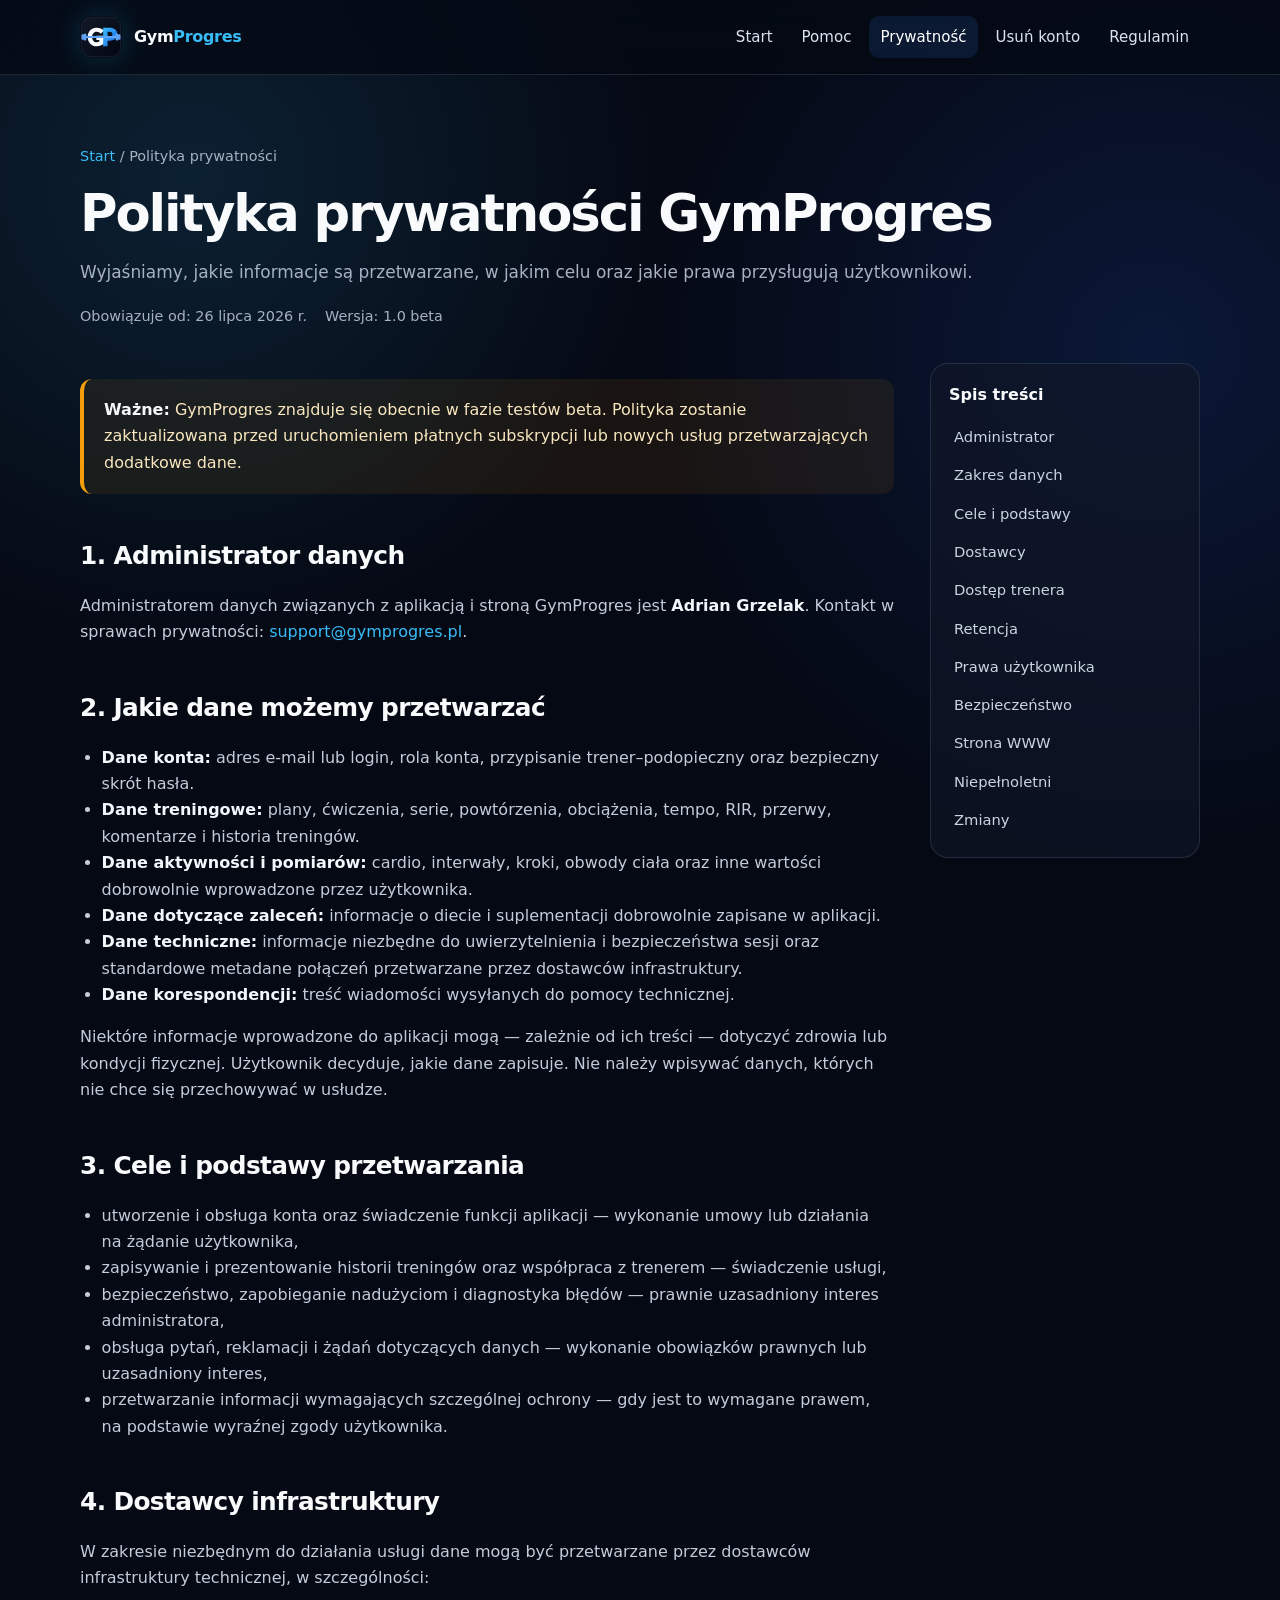
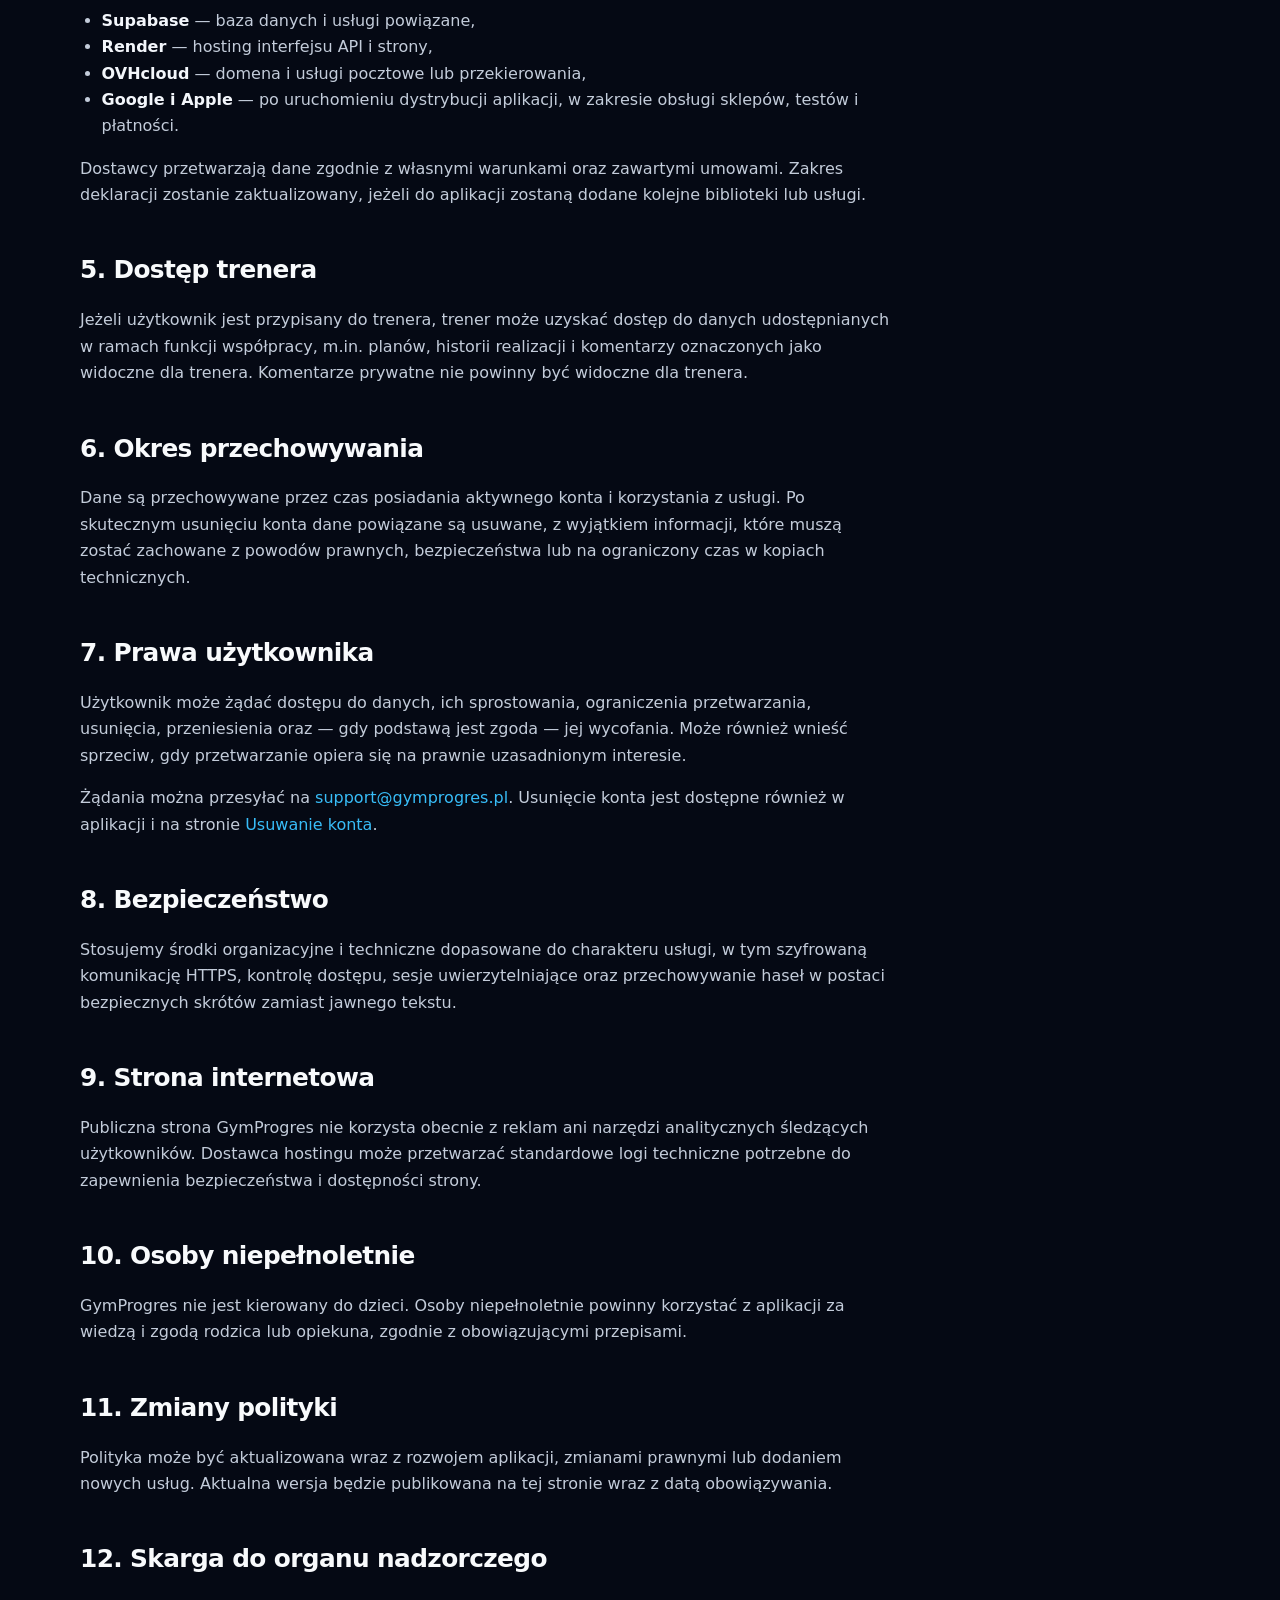
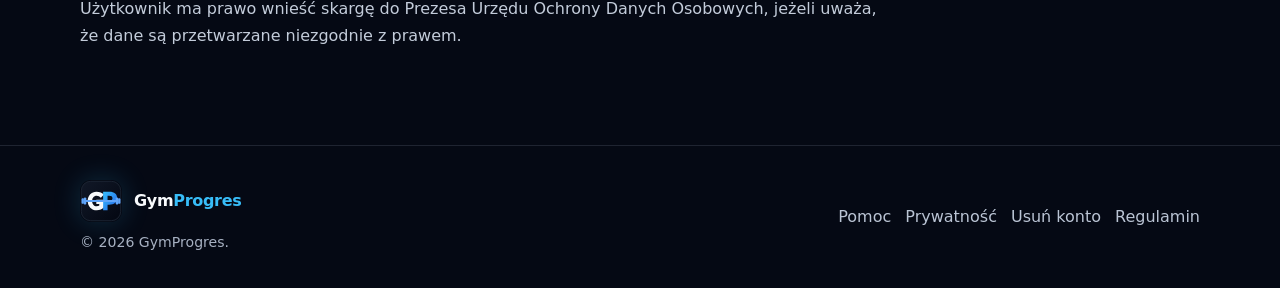
==== public/polityka-prywatnosci.html @ 9235d58a "Pierwsza wersja strony GymProgres" ====
<!doctype html>
<html lang="pl">
<head>
  <meta charset="utf-8"><meta name="viewport" content="width=device-width, initial-scale=1">
  <title>Polityka prywatności — GymProgres</title>
  <meta name="description" content="Polityka prywatności aplikacji i strony GymProgres.">
  <meta name="theme-color" content="#050914"><link rel="icon" href="assets/logo.svg" type="image/svg+xml">
  <link rel="canonical" href="https://gymprogres.pl/polityka-prywatnosci.html"><link rel="stylesheet" href="styles.css">
</head>
<body>
<a class="skip-link" href="#main">Przejdź do treści</a>
<header class="site-header"><nav class="nav container" aria-label="Główna nawigacja"><a class="brand" href="index.html"><img src="assets/logo.svg" alt=""><span>Gym<span>Progres</span></span></a><button class="menu-button" type="button" aria-expanded="false" aria-controls="nav-links">Menu</button><div class="nav-links" id="nav-links"><a href="index.html">Start</a><a href="pomoc.html">Pomoc</a><a aria-current="page" href="polityka-prywatnosci.html">Prywatność</a><a href="usun-konto.html">Usuń konto</a><a href="regulamin.html">Regulamin</a></div></nav></header>
<main id="main">
  <section class="page-hero"><div class="container"><div class="breadcrumbs"><a href="index.html">Start</a> / Polityka prywatności</div><h1>Polityka prywatności GymProgres</h1><p>Wyjaśniamy, jakie informacje są przetwarzane, w jakim celu oraz jakie prawa przysługują użytkownikowi.</p><div class="metadata"><span>Obowiązuje od: 26 lipca 2026 r.</span><span>Wersja: 1.0 beta</span></div></div></section>
  <div class="container content-layout">
    <article class="prose">
      <p class="warning"><strong>Ważne:</strong> GymProgres znajduje się obecnie w fazie testów beta. Polityka zostanie zaktualizowana przed uruchomieniem płatnych subskrypcji lub nowych usług przetwarzających dodatkowe dane.</p>
      <h2 id="administrator">1. Administrator danych</h2>
      <p>Administratorem danych związanych z aplikacją i stroną GymProgres jest <strong>Adrian Grzelak</strong>. Kontakt w sprawach prywatności: <a href="mailto:support@gymprogres.pl">support@gymprogres.pl</a>.</p>
      <h2 id="zakres">2. Jakie dane możemy przetwarzać</h2>
      <ul><li><strong>Dane konta:</strong> adres e-mail lub login, rola konta, przypisanie trener–podopieczny oraz bezpieczny skrót hasła.</li><li><strong>Dane treningowe:</strong> plany, ćwiczenia, serie, powtórzenia, obciążenia, tempo, RIR, przerwy, komentarze i historia treningów.</li><li><strong>Dane aktywności i pomiarów:</strong> cardio, interwały, kroki, obwody ciała oraz inne wartości dobrowolnie wprowadzone przez użytkownika.</li><li><strong>Dane dotyczące zaleceń:</strong> informacje o diecie i suplementacji dobrowolnie zapisane w aplikacji.</li><li><strong>Dane techniczne:</strong> informacje niezbędne do uwierzytelnienia i bezpieczeństwa sesji oraz standardowe metadane połączeń przetwarzane przez dostawców infrastruktury.</li><li><strong>Dane korespondencji:</strong> treść wiadomości wysyłanych do pomocy technicznej.</li></ul>
      <p>Niektóre informacje wprowadzone do aplikacji mogą — zależnie od ich treści — dotyczyć zdrowia lub kondycji fizycznej. Użytkownik decyduje, jakie dane zapisuje. Nie należy wpisywać danych, których nie chce się przechowywać w usłudze.</p>
      <h2 id="cele">3. Cele i podstawy przetwarzania</h2>
      <ul><li>utworzenie i obsługa konta oraz świadczenie funkcji aplikacji — wykonanie umowy lub działania na żądanie użytkownika,</li><li>zapisywanie i prezentowanie historii treningów oraz współpraca z trenerem — świadczenie usługi,</li><li>bezpieczeństwo, zapobieganie nadużyciom i diagnostyka błędów — prawnie uzasadniony interes administratora,</li><li>obsługa pytań, reklamacji i żądań dotyczących danych — wykonanie obowiązków prawnych lub uzasadniony interes,</li><li>przetwarzanie informacji wymagających szczególnej ochrony — gdy jest to wymagane prawem, na podstawie wyraźnej zgody użytkownika.</li></ul>
      <h2 id="odbiorcy">4. Dostawcy infrastruktury</h2>
      <p>W zakresie niezbędnym do działania usługi dane mogą być przetwarzane przez dostawców infrastruktury technicznej, w szczególności:</p>
      <ul><li><strong>Supabase</strong> — baza danych i usługi powiązane,</li><li><strong>Render</strong> — hosting interfejsu API i strony,</li><li><strong>OVHcloud</strong> — domena i usługi pocztowe lub przekierowania,</li><li><strong>Google i Apple</strong> — po uruchomieniu dystrybucji aplikacji, w zakresie obsługi sklepów, testów i płatności.</li></ul>
      <p>Dostawcy przetwarzają dane zgodnie z własnymi warunkami oraz zawartymi umowami. Zakres deklaracji zostanie zaktualizowany, jeżeli do aplikacji zostaną dodane kolejne biblioteki lub usługi.</p>
      <h2 id="trener">5. Dostęp trenera</h2>
      <p>Jeżeli użytkownik jest przypisany do trenera, trener może uzyskać dostęp do danych udostępnianych w ramach funkcji współpracy, m.in. planów, historii realizacji i komentarzy oznaczonych jako widoczne dla trenera. Komentarze prywatne nie powinny być widoczne dla trenera.</p>
      <h2 id="retencja">6. Okres przechowywania</h2>
      <p>Dane są przechowywane przez czas posiadania aktywnego konta i korzystania z usługi. Po skutecznym usunięciu konta dane powiązane są usuwane, z wyjątkiem informacji, które muszą zostać zachowane z powodów prawnych, bezpieczeństwa lub na ograniczony czas w kopiach technicznych.</p>
      <h2 id="prawa">7. Prawa użytkownika</h2>
      <p>Użytkownik może żądać dostępu do danych, ich sprostowania, ograniczenia przetwarzania, usunięcia, przeniesienia oraz — gdy podstawą jest zgoda — jej wycofania. Może również wnieść sprzeciw, gdy przetwarzanie opiera się na prawnie uzasadnionym interesie.</p>
      <p>Żądania można przesyłać na <a href="mailto:support@gymprogres.pl?subject=Prywatno%C5%9B%C4%87%20GymProgres">support@gymprogres.pl</a>. Usunięcie konta jest dostępne również w aplikacji i na stronie <a href="usun-konto.html">Usuwanie konta</a>.</p>
      <h2 id="bezpieczenstwo">8. Bezpieczeństwo</h2>
      <p>Stosujemy środki organizacyjne i techniczne dopasowane do charakteru usługi, w tym szyfrowaną komunikację HTTPS, kontrolę dostępu, sesje uwierzytelniające oraz przechowywanie haseł w postaci bezpiecznych skrótów zamiast jawnego tekstu.</p>
      <h2 id="strona">9. Strona internetowa</h2>
      <p>Publiczna strona GymProgres nie korzysta obecnie z reklam ani narzędzi analitycznych śledzących użytkowników. Dostawca hostingu może przetwarzać standardowe logi techniczne potrzebne do zapewnienia bezpieczeństwa i dostępności strony.</p>
      <h2 id="dzieci">10. Osoby niepełnoletnie</h2>
      <p>GymProgres nie jest kierowany do dzieci. Osoby niepełnoletnie powinny korzystać z aplikacji za wiedzą i zgodą rodzica lub opiekuna, zgodnie z obowiązującymi przepisami.</p>
      <h2 id="zmiany">11. Zmiany polityki</h2>
      <p>Polityka może być aktualizowana wraz z rozwojem aplikacji, zmianami prawnymi lub dodaniem nowych usług. Aktualna wersja będzie publikowana na tej stronie wraz z datą obowiązywania.</p>
      <h2 id="skarga">12. Skarga do organu nadzorczego</h2>
      <p>Użytkownik ma prawo wnieść skargę do Prezesa Urzędu Ochrony Danych Osobowych, jeżeli uważa, że dane są przetwarzane niezgodnie z prawem.</p>
    </article>
    <aside class="sidebar" aria-label="Spis treści"><strong>Spis treści</strong><a href="#administrator">Administrator</a><a href="#zakres">Zakres danych</a><a href="#cele">Cele i podstawy</a><a href="#odbiorcy">Dostawcy</a><a href="#trener">Dostęp trenera</a><a href="#retencja">Retencja</a><a href="#prawa">Prawa użytkownika</a><a href="#bezpieczenstwo">Bezpieczeństwo</a><a href="#strona">Strona WWW</a><a href="#dzieci">Niepełnoletni</a><a href="#zmiany">Zmiany</a></aside>
  </div>
</main>
<footer class="site-footer"><div class="container footer-grid"><div><a class="brand" href="index.html"><img src="assets/logo.svg" alt=""><span>Gym<span>Progres</span></span></a><div class="small">© <span data-year></span> GymProgres.</div></div><div class="footer-links"><a href="pomoc.html">Pomoc</a><a href="polityka-prywatnosci.html">Prywatność</a><a href="usun-konto.html">Usuń konto</a><a href="regulamin.html">Regulamin</a></div></div></footer>
<script src="script.js" defer></script>
</body></html>
---- public/styles.css ----
:root {
  color-scheme: dark;
  --bg: #050914;
  --bg-soft: #0b1220;
  --surface: rgba(17, 24, 39, .78);
  --surface-strong: #111827;
  --text: #f8fafc;
  --muted: #a7b1c2;
  --line: rgba(148, 163, 184, .18);
  --blue: #3b82f6;
  --cyan: #38bdf8;
  --green: #22c55e;
  --danger: #ef4444;
  --radius: 22px;
  --shadow: 0 22px 70px rgba(0, 0, 0, .36);
  font-family: Inter, ui-sans-serif, system-ui, -apple-system, BlinkMacSystemFont, "Segoe UI", sans-serif;
}

* { box-sizing: border-box; }
html { scroll-behavior: smooth; }
body {
  margin: 0;
  min-height: 100vh;
  background:
    radial-gradient(circle at 15% 5%, rgba(56, 189, 248, .13), transparent 30rem),
    radial-gradient(circle at 90% 10%, rgba(37, 99, 235, .16), transparent 32rem),
    var(--bg);
  color: var(--text);
  line-height: 1.65;
}
a { color: var(--cyan); text-decoration: none; }
a:hover { text-decoration: underline; }
img { max-width: 100%; }
.container { width: min(1120px, calc(100% - 36px)); margin-inline: auto; }

.skip-link { position: fixed; left: 12px; top: -60px; z-index: 100; background: white; color: #111; padding: 10px 14px; border-radius: 10px; }
.skip-link:focus { top: 12px; }

.site-header {
  position: sticky; top: 0; z-index: 20;
  backdrop-filter: blur(18px);
  background: rgba(5, 9, 20, .78);
  border-bottom: 1px solid var(--line);
}
.nav { min-height: 74px; display: flex; align-items: center; justify-content: space-between; gap: 20px; }
.brand { display: inline-flex; align-items: center; gap: 12px; color: var(--text); font-weight: 800; letter-spacing: -.02em; }
.brand:hover { text-decoration: none; }
.brand img { width: 42px; height: 42px; border-radius: 11px; box-shadow: 0 0 28px rgba(56, 189, 248, .2); }
.brand span span { color: var(--cyan); }
.nav-links { display: flex; flex-wrap: wrap; align-items: center; justify-content: flex-end; gap: 7px; }
.nav-links a { color: #dbe4f1; padding: 9px 11px; border-radius: 10px; font-size: .94rem; }
.nav-links a:hover, .nav-links a[aria-current="page"] { background: rgba(59, 130, 246, .13); text-decoration: none; color: white; }
.menu-button { display: none; border: 1px solid var(--line); background: var(--surface); color: white; border-radius: 12px; padding: 10px 12px; font: inherit; }

.hero { padding: 92px 0 66px; }
.hero-grid { display: grid; grid-template-columns: 1.2fr .8fr; align-items: center; gap: 56px; }
.eyebrow { display: inline-flex; align-items: center; gap: 8px; margin-bottom: 18px; color: #c8e9ff; font-weight: 700; font-size: .9rem; letter-spacing: .08em; text-transform: uppercase; }
.dot { width: 9px; height: 9px; border-radius: 50%; background: var(--green); box-shadow: 0 0 16px rgba(34, 197, 94, .8); }
h1 { font-size: clamp(2.55rem, 6vw, 5rem); line-height: 1.02; letter-spacing: -.055em; margin: 0 0 22px; }
.gradient-text { background: linear-gradient(90deg, #f8fafc 5%, #7dd3fc 55%, #3b82f6 100%); color: transparent; background-clip: text; -webkit-background-clip: text; }
.lead { max-width: 720px; color: #bac4d4; font-size: clamp(1.08rem, 2vw, 1.28rem); }
.actions { display: flex; flex-wrap: wrap; gap: 12px; margin-top: 30px; }
.button { display: inline-flex; align-items: center; justify-content: center; gap: 8px; padding: 13px 18px; min-height: 48px; border-radius: 13px; font-weight: 750; border: 1px solid transparent; transition: .2s ease; }
.button:hover { transform: translateY(-1px); text-decoration: none; }
.button-primary { color: white; background: linear-gradient(135deg, var(--cyan), var(--blue)); box-shadow: 0 14px 36px rgba(37, 99, 235, .28); }
.button-secondary { color: #e6edf8; background: rgba(17, 24, 39, .8); border-color: var(--line); }
.button-danger { color: white; background: linear-gradient(135deg, #ef4444, #b91c1c); }
.hero-card { position: relative; padding: 34px; border: 1px solid var(--line); border-radius: 34px; background: linear-gradient(145deg, rgba(17, 24, 39, .92), rgba(7, 13, 25, .78)); box-shadow: var(--shadow); overflow: hidden; }
.hero-card::before { content: ""; position: absolute; inset: -40% 10% 50% -10%; background: radial-gradient(circle, rgba(56, 189, 248, .28), transparent 60%); }
.hero-logo { display: block; width: min(280px, 80%); margin: 0 auto 25px; position: relative; filter: drop-shadow(0 22px 35px rgba(0,0,0,.35)); }
.mini-stats { display: grid; grid-template-columns: repeat(3, 1fr); gap: 10px; position: relative; }
.mini-stat { padding: 13px 10px; text-align: center; border-radius: 15px; background: rgba(255,255,255,.035); border: 1px solid var(--line); }
.mini-stat strong { display: block; font-size: 1.15rem; }
.mini-stat span { color: var(--muted); font-size: .76rem; }

.section { padding: 74px 0; }
.section-tight { padding: 44px 0; }
.section-head { max-width: 760px; margin-bottom: 32px; }
.section h2, .page-hero h1 { font-size: clamp(2rem, 4vw, 3.3rem); line-height: 1.12; letter-spacing: -.04em; margin: 0 0 14px; }
.section-head p, .page-hero p { color: var(--muted); font-size: 1.06rem; }
.grid-3 { display: grid; grid-template-columns: repeat(3, 1fr); gap: 18px; }
.card { padding: 25px; border: 1px solid var(--line); border-radius: var(--radius); background: var(--surface); box-shadow: 0 16px 42px rgba(0,0,0,.15); }
.card h3 { margin: 12px 0 8px; font-size: 1.12rem; }
.card p { margin: 0; color: var(--muted); }
.icon { width: 44px; height: 44px; display: grid; place-items: center; border-radius: 14px; color: #dff6ff; background: linear-gradient(135deg, rgba(56,189,248,.22), rgba(37,99,235,.22)); border: 1px solid rgba(56,189,248,.22); font-size: 1.25rem; }
.banner { display: grid; grid-template-columns: 1fr auto; align-items: center; gap: 24px; padding: 30px; border-radius: 26px; border: 1px solid rgba(56,189,248,.24); background: linear-gradient(110deg, rgba(14,165,233,.12), rgba(37,99,235,.13)); }
.banner h2 { margin: 0 0 8px; font-size: clamp(1.55rem, 3vw, 2.25rem); }
.banner p { margin: 0; color: var(--muted); }

.page-hero { padding: 70px 0 34px; }
.breadcrumbs { color: var(--muted); font-size: .9rem; margin-bottom: 16px; }
.content-layout { display: grid; grid-template-columns: minmax(0, 1fr) 270px; gap: 36px; align-items: start; padding-bottom: 80px; }
.prose { min-width: 0; }
.prose h2 { margin: 42px 0 12px; font-size: 1.55rem; letter-spacing: -.025em; }
.prose h3 { margin: 26px 0 10px; font-size: 1.18rem; }
.prose p, .prose li { color: #c3ccda; }
.prose ul, .prose ol { padding-left: 1.35rem; }
.prose strong { color: #f3f6fb; }
.prose .note { padding: 18px 20px; border-left: 4px solid var(--cyan); border-radius: 12px; background: rgba(56,189,248,.08); color: #d7effd; }
.prose .warning { padding: 18px 20px; border-left: 4px solid #f59e0b; border-radius: 12px; background: rgba(245,158,11,.08); color: #f8e6be; }
.prose .danger-box { padding: 22px; border: 1px solid rgba(239,68,68,.35); border-radius: 18px; background: rgba(127,29,29,.18); }
.sidebar { position: sticky; top: 98px; padding: 18px; border: 1px solid var(--line); border-radius: 18px; background: rgba(17,24,39,.62); }
.sidebar strong { display: block; margin-bottom: 10px; }
.sidebar a { display: block; color: #cbd5e1; padding: 7px 5px; font-size: .92rem; }
.metadata { display: flex; flex-wrap: wrap; gap: 8px 18px; color: var(--muted); font-size: .9rem; margin-top: 18px; }
.faq { display: grid; gap: 12px; }
details { border: 1px solid var(--line); border-radius: 16px; background: var(--surface); padding: 18px 20px; }
summary { cursor: pointer; font-weight: 750; }
details p { color: var(--muted); }
.contact-card { display: grid; grid-template-columns: 1fr auto; gap: 20px; align-items: center; padding: 26px; border-radius: 22px; border: 1px solid var(--line); background: var(--surface); }
code { color: #bae6fd; background: rgba(56,189,248,.08); padding: .12em .35em; border-radius: 6px; }

.site-footer { border-top: 1px solid var(--line); padding: 34px 0; color: var(--muted); }
.footer-grid { display: grid; grid-template-columns: 1fr auto; gap: 24px; align-items: center; }
.footer-links { display: flex; flex-wrap: wrap; justify-content: flex-end; gap: 14px; }
.footer-links a { color: #bac4d4; }
.small { font-size: .88rem; }

@media (max-width: 900px) {
  .hero-grid, .content-layout { grid-template-columns: 1fr; }
  .hero { padding-top: 64px; }
  .hero-card { max-width: 560px; }
  .grid-3 { grid-template-columns: repeat(2, 1fr); }
  .sidebar { position: static; order: -1; }
}
@media (max-width: 720px) {
  .menu-button { display: inline-flex; }
  .nav-links { display: none; position: absolute; top: 74px; left: 18px; right: 18px; padding: 12px; border: 1px solid var(--line); border-radius: 16px; background: #0a1020; box-shadow: var(--shadow); }
  .nav-links.open { display: grid; }
  .nav-links a { padding: 12px; }
  .grid-3, .banner, .contact-card, .footer-grid { grid-template-columns: 1fr; }
  .footer-links { justify-content: flex-start; }
  h1 { font-size: clamp(2.5rem, 14vw, 4.1rem); }
}
@media (max-width: 450px) {
  .container { width: min(100% - 24px, 1120px); }
  .hero-card, .card, .banner { border-radius: 19px; }
  .mini-stats { grid-template-columns: 1fr; }
}
@media (prefers-reduced-motion: reduce) {
  * { scroll-behavior: auto !important; transition: none !important; }
}
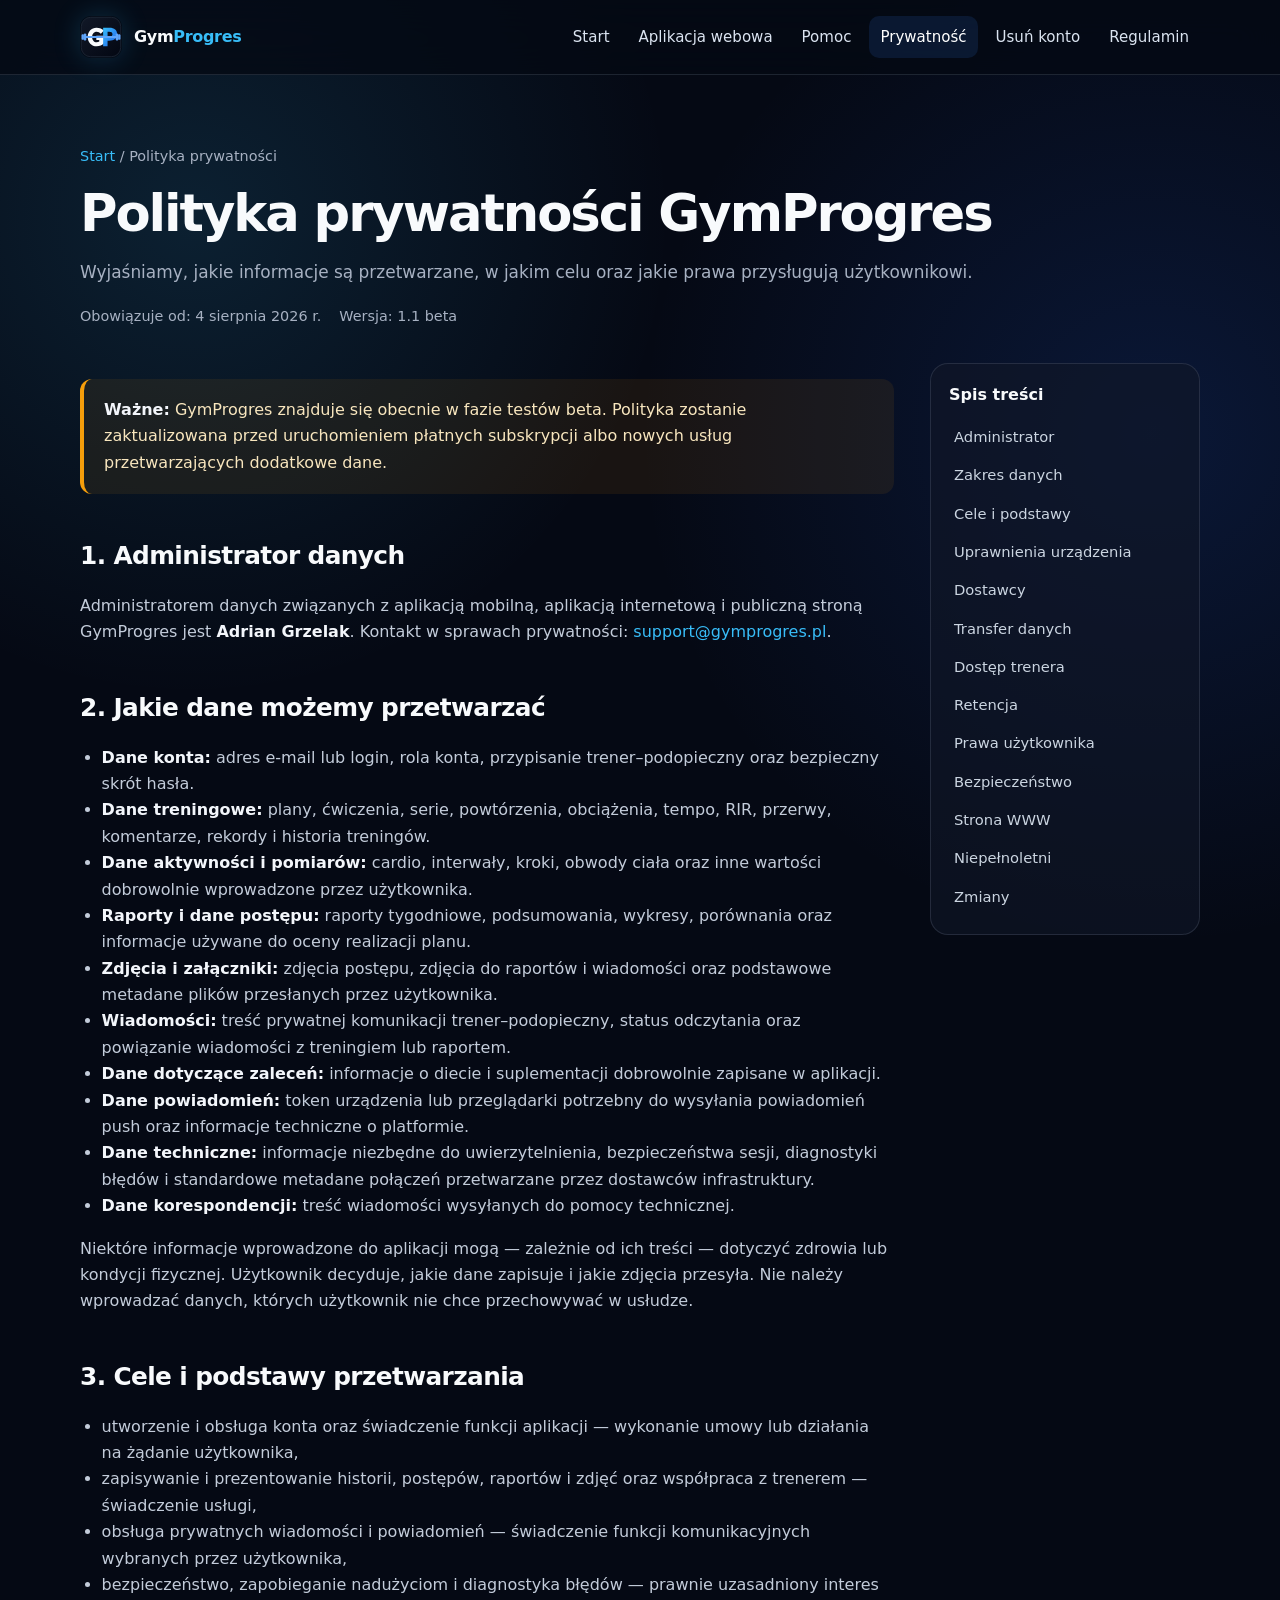
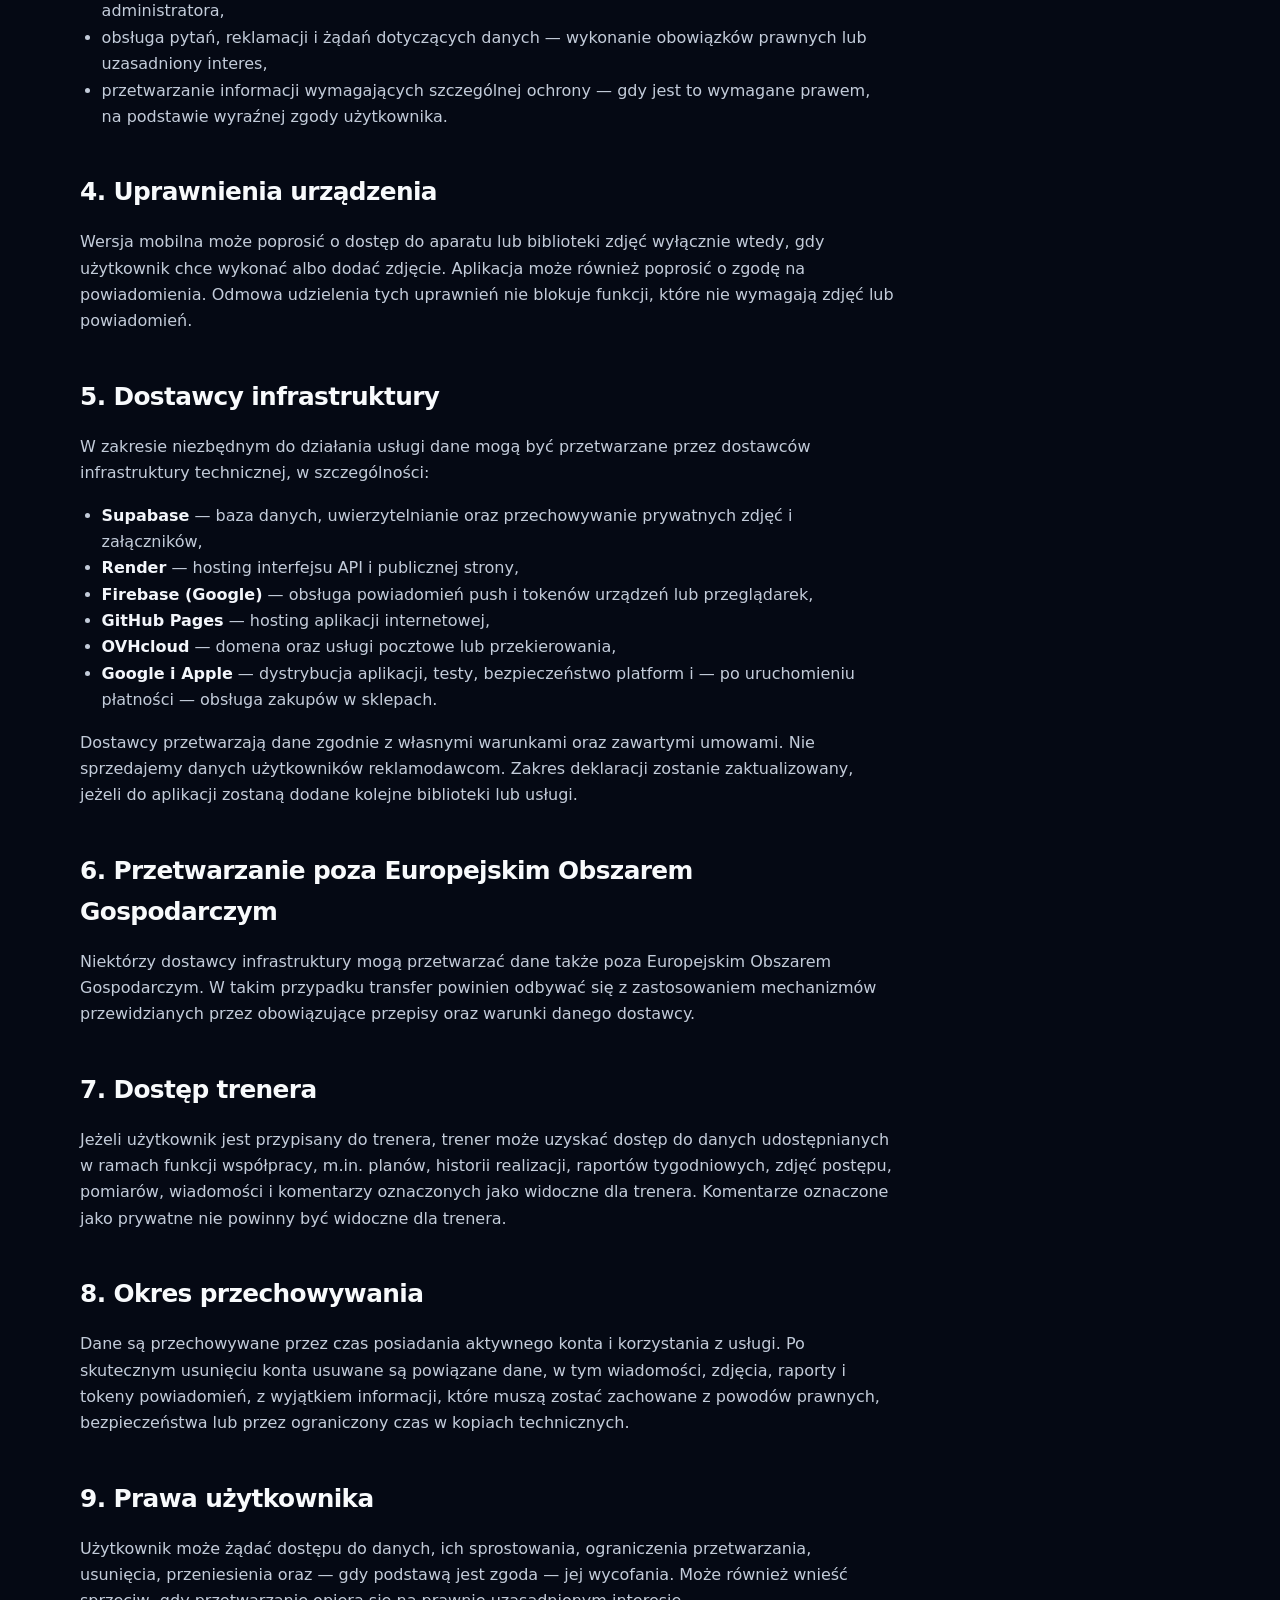
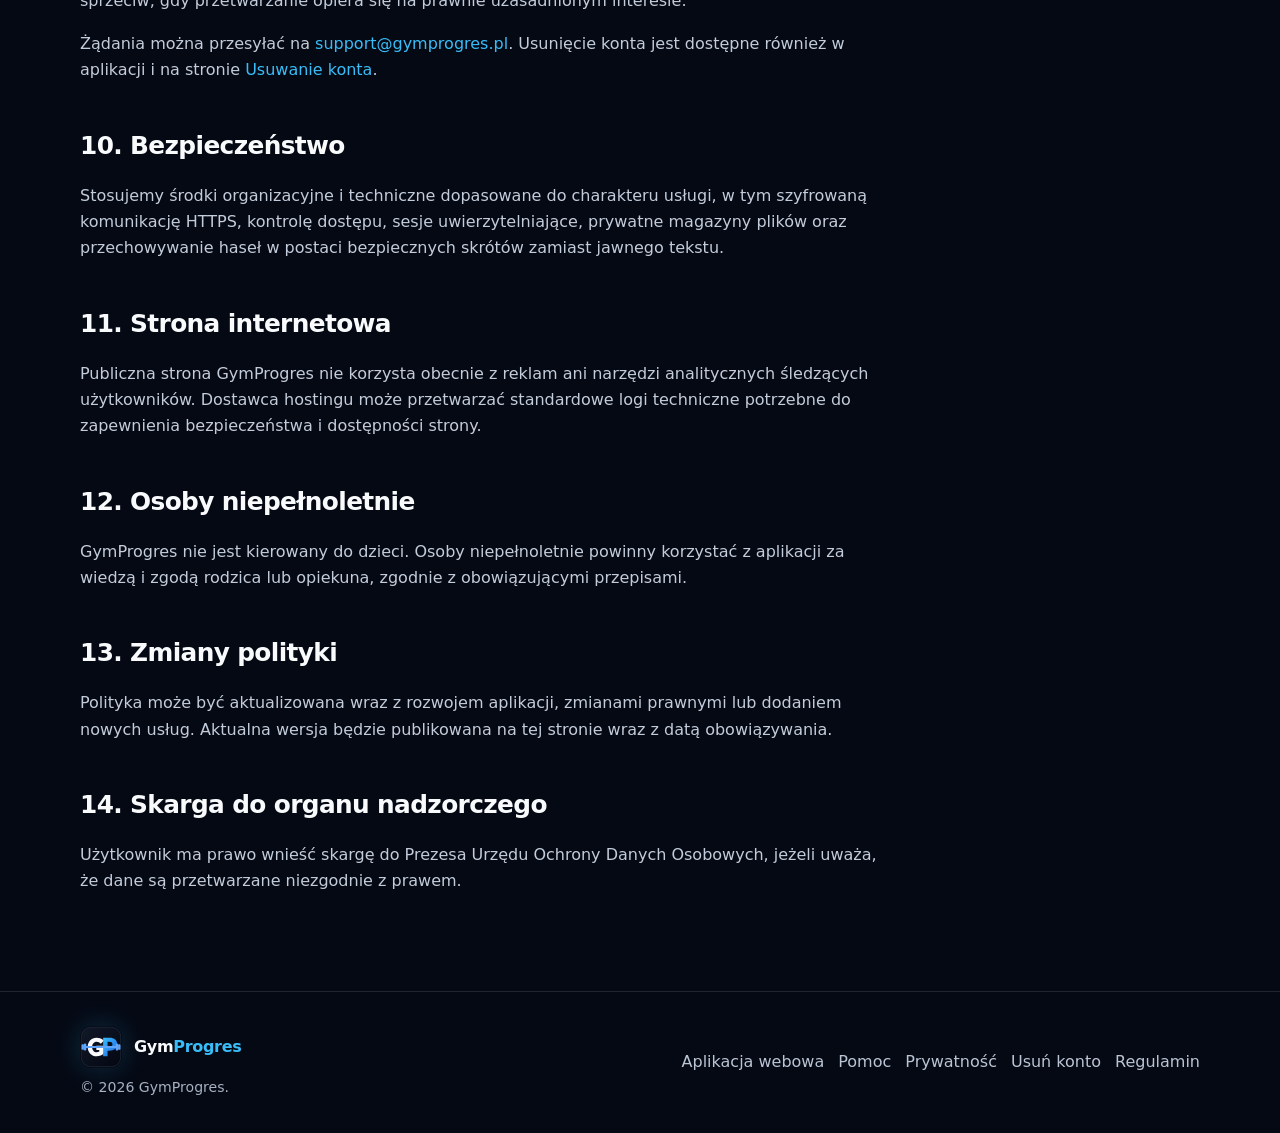
==== commit e9bf281e: "v2" ====
--- a/public/polityka-prywatnosci.html
+++ b/public/polityka-prywatnosci.html
@@ -3,50 +3,93 @@
 <head>
   <meta charset="utf-8"><meta name="viewport" content="width=device-width, initial-scale=1">
   <title>Polityka prywatności — GymProgres</title>
-  <meta name="description" content="Polityka prywatności aplikacji i strony GymProgres.">
+  <meta name="description" content="Polityka prywatności aplikacji mobilnej, aplikacji internetowej i strony GymProgres.">
   <meta name="theme-color" content="#050914"><link rel="icon" href="assets/logo.svg" type="image/svg+xml">
   <link rel="canonical" href="https://gymprogres.pl/polityka-prywatnosci.html"><link rel="stylesheet" href="styles.css">
 </head>
 <body>
 <a class="skip-link" href="#main">Przejdź do treści</a>
-<header class="site-header"><nav class="nav container" aria-label="Główna nawigacja"><a class="brand" href="index.html"><img src="assets/logo.svg" alt=""><span>Gym<span>Progres</span></span></a><button class="menu-button" type="button" aria-expanded="false" aria-controls="nav-links">Menu</button><div class="nav-links" id="nav-links"><a href="index.html">Start</a><a href="pomoc.html">Pomoc</a><a aria-current="page" href="polityka-prywatnosci.html">Prywatność</a><a href="usun-konto.html">Usuń konto</a><a href="regulamin.html">Regulamin</a></div></nav></header>
+<header class="site-header"><nav class="nav container" aria-label="Główna nawigacja"><a class="brand" href="index.html"><img src="assets/logo.svg" alt=""><span>Gym<span>Progres</span></span></a><button class="menu-button" type="button" aria-expanded="false" aria-controls="nav-links">Menu</button><div class="nav-links" id="nav-links"><a href="index.html">Start</a><a href="https://app.gymprogres.pl" target="_blank" rel="noopener">Aplikacja webowa</a><a href="pomoc.html">Pomoc</a><a aria-current="page" href="polityka-prywatnosci.html">Prywatność</a><a href="usun-konto.html">Usuń konto</a><a href="regulamin.html">Regulamin</a></div></nav></header>
 <main id="main">
-  <section class="page-hero"><div class="container"><div class="breadcrumbs"><a href="index.html">Start</a> / Polityka prywatności</div><h1>Polityka prywatności GymProgres</h1><p>Wyjaśniamy, jakie informacje są przetwarzane, w jakim celu oraz jakie prawa przysługują użytkownikowi.</p><div class="metadata"><span>Obowiązuje od: 26 lipca 2026 r.</span><span>Wersja: 1.0 beta</span></div></div></section>
+  <section class="page-hero"><div class="container"><div class="breadcrumbs"><a href="index.html">Start</a> / Polityka prywatności</div><h1>Polityka prywatności GymProgres</h1><p>Wyjaśniamy, jakie informacje są przetwarzane, w jakim celu oraz jakie prawa przysługują użytkownikowi.</p><div class="metadata"><span>Obowiązuje od: 4 sierpnia 2026 r.</span><span>Wersja: 1.1 beta</span></div></div></section>
   <div class="container content-layout">
     <article class="prose">
-      <p class="warning"><strong>Ważne:</strong> GymProgres znajduje się obecnie w fazie testów beta. Polityka zostanie zaktualizowana przed uruchomieniem płatnych subskrypcji lub nowych usług przetwarzających dodatkowe dane.</p>
+      <p class="warning"><strong>Ważne:</strong> GymProgres znajduje się obecnie w fazie testów beta. Polityka zostanie zaktualizowana przed uruchomieniem płatnych subskrypcji albo nowych usług przetwarzających dodatkowe dane.</p>
+
       <h2 id="administrator">1. Administrator danych</h2>
-      <p>Administratorem danych związanych z aplikacją i stroną GymProgres jest <strong>Adrian Grzelak</strong>. Kontakt w sprawach prywatności: <a href="mailto:support@gymprogres.pl">support@gymprogres.pl</a>.</p>
+      <p>Administratorem danych związanych z aplikacją mobilną, aplikacją internetową i publiczną stroną GymProgres jest <strong>Adrian Grzelak</strong>. Kontakt w sprawach prywatności: <a href="mailto:support@gymprogres.pl">support@gymprogres.pl</a>.</p>
+
       <h2 id="zakres">2. Jakie dane możemy przetwarzać</h2>
-      <ul><li><strong>Dane konta:</strong> adres e-mail lub login, rola konta, przypisanie trener–podopieczny oraz bezpieczny skrót hasła.</li><li><strong>Dane treningowe:</strong> plany, ćwiczenia, serie, powtórzenia, obciążenia, tempo, RIR, przerwy, komentarze i historia treningów.</li><li><strong>Dane aktywności i pomiarów:</strong> cardio, interwały, kroki, obwody ciała oraz inne wartości dobrowolnie wprowadzone przez użytkownika.</li><li><strong>Dane dotyczące zaleceń:</strong> informacje o diecie i suplementacji dobrowolnie zapisane w aplikacji.</li><li><strong>Dane techniczne:</strong> informacje niezbędne do uwierzytelnienia i bezpieczeństwa sesji oraz standardowe metadane połączeń przetwarzane przez dostawców infrastruktury.</li><li><strong>Dane korespondencji:</strong> treść wiadomości wysyłanych do pomocy technicznej.</li></ul>
-      <p>Niektóre informacje wprowadzone do aplikacji mogą — zależnie od ich treści — dotyczyć zdrowia lub kondycji fizycznej. Użytkownik decyduje, jakie dane zapisuje. Nie należy wpisywać danych, których nie chce się przechowywać w usłudze.</p>
+      <ul>
+        <li><strong>Dane konta:</strong> adres e-mail lub login, rola konta, przypisanie trener–podopieczny oraz bezpieczny skrót hasła.</li>
+        <li><strong>Dane treningowe:</strong> plany, ćwiczenia, serie, powtórzenia, obciążenia, tempo, RIR, przerwy, komentarze, rekordy i historia treningów.</li>
+        <li><strong>Dane aktywności i pomiarów:</strong> cardio, interwały, kroki, obwody ciała oraz inne wartości dobrowolnie wprowadzone przez użytkownika.</li>
+        <li><strong>Raporty i dane postępu:</strong> raporty tygodniowe, podsumowania, wykresy, porównania oraz informacje używane do oceny realizacji planu.</li>
+        <li><strong>Zdjęcia i załączniki:</strong> zdjęcia postępu, zdjęcia do raportów i wiadomości oraz podstawowe metadane plików przesłanych przez użytkownika.</li>
+        <li><strong>Wiadomości:</strong> treść prywatnej komunikacji trener–podopieczny, status odczytania oraz powiązanie wiadomości z treningiem lub raportem.</li>
+        <li><strong>Dane dotyczące zaleceń:</strong> informacje o diecie i suplementacji dobrowolnie zapisane w aplikacji.</li>
+        <li><strong>Dane powiadomień:</strong> token urządzenia lub przeglądarki potrzebny do wysyłania powiadomień push oraz informacje techniczne o platformie.</li>
+        <li><strong>Dane techniczne:</strong> informacje niezbędne do uwierzytelnienia, bezpieczeństwa sesji, diagnostyki błędów i standardowe metadane połączeń przetwarzane przez dostawców infrastruktury.</li>
+        <li><strong>Dane korespondencji:</strong> treść wiadomości wysyłanych do pomocy technicznej.</li>
+      </ul>
+      <p>Niektóre informacje wprowadzone do aplikacji mogą — zależnie od ich treści — dotyczyć zdrowia lub kondycji fizycznej. Użytkownik decyduje, jakie dane zapisuje i jakie zdjęcia przesyła. Nie należy wprowadzać danych, których użytkownik nie chce przechowywać w usłudze.</p>
+
       <h2 id="cele">3. Cele i podstawy przetwarzania</h2>
-      <ul><li>utworzenie i obsługa konta oraz świadczenie funkcji aplikacji — wykonanie umowy lub działania na żądanie użytkownika,</li><li>zapisywanie i prezentowanie historii treningów oraz współpraca z trenerem — świadczenie usługi,</li><li>bezpieczeństwo, zapobieganie nadużyciom i diagnostyka błędów — prawnie uzasadniony interes administratora,</li><li>obsługa pytań, reklamacji i żądań dotyczących danych — wykonanie obowiązków prawnych lub uzasadniony interes,</li><li>przetwarzanie informacji wymagających szczególnej ochrony — gdy jest to wymagane prawem, na podstawie wyraźnej zgody użytkownika.</li></ul>
-      <h2 id="odbiorcy">4. Dostawcy infrastruktury</h2>
+      <ul>
+        <li>utworzenie i obsługa konta oraz świadczenie funkcji aplikacji — wykonanie umowy lub działania na żądanie użytkownika,</li>
+        <li>zapisywanie i prezentowanie historii, postępów, raportów i zdjęć oraz współpraca z trenerem — świadczenie usługi,</li>
+        <li>obsługa prywatnych wiadomości i powiadomień — świadczenie funkcji komunikacyjnych wybranych przez użytkownika,</li>
+        <li>bezpieczeństwo, zapobieganie nadużyciom i diagnostyka błędów — prawnie uzasadniony interes administratora,</li>
+        <li>obsługa pytań, reklamacji i żądań dotyczących danych — wykonanie obowiązków prawnych lub uzasadniony interes,</li>
+        <li>przetwarzanie informacji wymagających szczególnej ochrony — gdy jest to wymagane prawem, na podstawie wyraźnej zgody użytkownika.</li>
+      </ul>
+
+      <h2 id="uprawnienia">4. Uprawnienia urządzenia</h2>
+      <p>Wersja mobilna może poprosić o dostęp do aparatu lub biblioteki zdjęć wyłącznie wtedy, gdy użytkownik chce wykonać albo dodać zdjęcie. Aplikacja może również poprosić o zgodę na powiadomienia. Odmowa udzielenia tych uprawnień nie blokuje funkcji, które nie wymagają zdjęć lub powiadomień.</p>
+
+      <h2 id="odbiorcy">5. Dostawcy infrastruktury</h2>
       <p>W zakresie niezbędnym do działania usługi dane mogą być przetwarzane przez dostawców infrastruktury technicznej, w szczególności:</p>
-      <ul><li><strong>Supabase</strong> — baza danych i usługi powiązane,</li><li><strong>Render</strong> — hosting interfejsu API i strony,</li><li><strong>OVHcloud</strong> — domena i usługi pocztowe lub przekierowania,</li><li><strong>Google i Apple</strong> — po uruchomieniu dystrybucji aplikacji, w zakresie obsługi sklepów, testów i płatności.</li></ul>
-      <p>Dostawcy przetwarzają dane zgodnie z własnymi warunkami oraz zawartymi umowami. Zakres deklaracji zostanie zaktualizowany, jeżeli do aplikacji zostaną dodane kolejne biblioteki lub usługi.</p>
-      <h2 id="trener">5. Dostęp trenera</h2>
-      <p>Jeżeli użytkownik jest przypisany do trenera, trener może uzyskać dostęp do danych udostępnianych w ramach funkcji współpracy, m.in. planów, historii realizacji i komentarzy oznaczonych jako widoczne dla trenera. Komentarze prywatne nie powinny być widoczne dla trenera.</p>
-      <h2 id="retencja">6. Okres przechowywania</h2>
-      <p>Dane są przechowywane przez czas posiadania aktywnego konta i korzystania z usługi. Po skutecznym usunięciu konta dane powiązane są usuwane, z wyjątkiem informacji, które muszą zostać zachowane z powodów prawnych, bezpieczeństwa lub na ograniczony czas w kopiach technicznych.</p>
-      <h2 id="prawa">7. Prawa użytkownika</h2>
+      <ul>
+        <li><strong>Supabase</strong> — baza danych, uwierzytelnianie oraz przechowywanie prywatnych zdjęć i załączników,</li>
+        <li><strong>Render</strong> — hosting interfejsu API i publicznej strony,</li>
+        <li><strong>Firebase (Google)</strong> — obsługa powiadomień push i tokenów urządzeń lub przeglądarek,</li>
+        <li><strong>GitHub Pages</strong> — hosting aplikacji internetowej,</li>
+        <li><strong>OVHcloud</strong> — domena oraz usługi pocztowe lub przekierowania,</li>
+        <li><strong>Google i Apple</strong> — dystrybucja aplikacji, testy, bezpieczeństwo platform i — po uruchomieniu płatności — obsługa zakupów w sklepach.</li>
+      </ul>
+      <p>Dostawcy przetwarzają dane zgodnie z własnymi warunkami oraz zawartymi umowami. Nie sprzedajemy danych użytkowników reklamodawcom. Zakres deklaracji zostanie zaktualizowany, jeżeli do aplikacji zostaną dodane kolejne biblioteki lub usługi.</p>
+
+      <h2 id="transfer">6. Przetwarzanie poza Europejskim Obszarem Gospodarczym</h2>
+      <p>Niektórzy dostawcy infrastruktury mogą przetwarzać dane także poza Europejskim Obszarem Gospodarczym. W takim przypadku transfer powinien odbywać się z zastosowaniem mechanizmów przewidzianych przez obowiązujące przepisy oraz warunki danego dostawcy.</p>
+
+      <h2 id="trener">7. Dostęp trenera</h2>
+      <p>Jeżeli użytkownik jest przypisany do trenera, trener może uzyskać dostęp do danych udostępnianych w ramach funkcji współpracy, m.in. planów, historii realizacji, raportów tygodniowych, zdjęć postępu, pomiarów, wiadomości i komentarzy oznaczonych jako widoczne dla trenera. Komentarze oznaczone jako prywatne nie powinny być widoczne dla trenera.</p>
+
+      <h2 id="retencja">8. Okres przechowywania</h2>
+      <p>Dane są przechowywane przez czas posiadania aktywnego konta i korzystania z usługi. Po skutecznym usunięciu konta usuwane są powiązane dane, w tym wiadomości, zdjęcia, raporty i tokeny powiadomień, z wyjątkiem informacji, które muszą zostać zachowane z powodów prawnych, bezpieczeństwa lub przez ograniczony czas w kopiach technicznych.</p>
+
+      <h2 id="prawa">9. Prawa użytkownika</h2>
       <p>Użytkownik może żądać dostępu do danych, ich sprostowania, ograniczenia przetwarzania, usunięcia, przeniesienia oraz — gdy podstawą jest zgoda — jej wycofania. Może również wnieść sprzeciw, gdy przetwarzanie opiera się na prawnie uzasadnionym interesie.</p>
       <p>Żądania można przesyłać na <a href="mailto:support@gymprogres.pl?subject=Prywatno%C5%9B%C4%87%20GymProgres">support@gymprogres.pl</a>. Usunięcie konta jest dostępne również w aplikacji i na stronie <a href="usun-konto.html">Usuwanie konta</a>.</p>
-      <h2 id="bezpieczenstwo">8. Bezpieczeństwo</h2>
-      <p>Stosujemy środki organizacyjne i techniczne dopasowane do charakteru usługi, w tym szyfrowaną komunikację HTTPS, kontrolę dostępu, sesje uwierzytelniające oraz przechowywanie haseł w postaci bezpiecznych skrótów zamiast jawnego tekstu.</p>
-      <h2 id="strona">9. Strona internetowa</h2>
+
+      <h2 id="bezpieczenstwo">10. Bezpieczeństwo</h2>
+      <p>Stosujemy środki organizacyjne i techniczne dopasowane do charakteru usługi, w tym szyfrowaną komunikację HTTPS, kontrolę dostępu, sesje uwierzytelniające, prywatne magazyny plików oraz przechowywanie haseł w postaci bezpiecznych skrótów zamiast jawnego tekstu.</p>
+
+      <h2 id="strona">11. Strona internetowa</h2>
       <p>Publiczna strona GymProgres nie korzysta obecnie z reklam ani narzędzi analitycznych śledzących użytkowników. Dostawca hostingu może przetwarzać standardowe logi techniczne potrzebne do zapewnienia bezpieczeństwa i dostępności strony.</p>
-      <h2 id="dzieci">10. Osoby niepełnoletnie</h2>
+
+      <h2 id="dzieci">12. Osoby niepełnoletnie</h2>
       <p>GymProgres nie jest kierowany do dzieci. Osoby niepełnoletnie powinny korzystać z aplikacji za wiedzą i zgodą rodzica lub opiekuna, zgodnie z obowiązującymi przepisami.</p>
-      <h2 id="zmiany">11. Zmiany polityki</h2>
+
+      <h2 id="zmiany">13. Zmiany polityki</h2>
       <p>Polityka może być aktualizowana wraz z rozwojem aplikacji, zmianami prawnymi lub dodaniem nowych usług. Aktualna wersja będzie publikowana na tej stronie wraz z datą obowiązywania.</p>
-      <h2 id="skarga">12. Skarga do organu nadzorczego</h2>
+
+      <h2 id="skarga">14. Skarga do organu nadzorczego</h2>
       <p>Użytkownik ma prawo wnieść skargę do Prezesa Urzędu Ochrony Danych Osobowych, jeżeli uważa, że dane są przetwarzane niezgodnie z prawem.</p>
     </article>
-    <aside class="sidebar" aria-label="Spis treści"><strong>Spis treści</strong><a href="#administrator">Administrator</a><a href="#zakres">Zakres danych</a><a href="#cele">Cele i podstawy</a><a href="#odbiorcy">Dostawcy</a><a href="#trener">Dostęp trenera</a><a href="#retencja">Retencja</a><a href="#prawa">Prawa użytkownika</a><a href="#bezpieczenstwo">Bezpieczeństwo</a><a href="#strona">Strona WWW</a><a href="#dzieci">Niepełnoletni</a><a href="#zmiany">Zmiany</a></aside>
+    <aside class="sidebar" aria-label="Spis treści"><strong>Spis treści</strong><a href="#administrator">Administrator</a><a href="#zakres">Zakres danych</a><a href="#cele">Cele i podstawy</a><a href="#uprawnienia">Uprawnienia urządzenia</a><a href="#odbiorcy">Dostawcy</a><a href="#transfer">Transfer danych</a><a href="#trener">Dostęp trenera</a><a href="#retencja">Retencja</a><a href="#prawa">Prawa użytkownika</a><a href="#bezpieczenstwo">Bezpieczeństwo</a><a href="#strona">Strona WWW</a><a href="#dzieci">Niepełnoletni</a><a href="#zmiany">Zmiany</a></aside>
   </div>
 </main>
-<footer class="site-footer"><div class="container footer-grid"><div><a class="brand" href="index.html"><img src="assets/logo.svg" alt=""><span>Gym<span>Progres</span></span></a><div class="small">© <span data-year></span> GymProgres.</div></div><div class="footer-links"><a href="pomoc.html">Pomoc</a><a href="polityka-prywatnosci.html">Prywatność</a><a href="usun-konto.html">Usuń konto</a><a href="regulamin.html">Regulamin</a></div></div></footer>
+<footer class="site-footer"><div class="container footer-grid"><div><a class="brand" href="index.html"><img src="assets/logo.svg" alt=""><span>Gym<span>Progres</span></span></a><div class="small">© <span data-year></span> GymProgres.</div></div><div class="footer-links"><a href="https://app.gymprogres.pl" target="_blank" rel="noopener">Aplikacja webowa</a><a href="pomoc.html">Pomoc</a><a href="polityka-prywatnosci.html">Prywatność</a><a href="usun-konto.html">Usuń konto</a><a href="regulamin.html">Regulamin</a></div></div></footer>
 <script src="script.js" defer></script>
 </body></html>
--- a/public/styles.css
+++ b/public/styles.css
@@ -140,3 +140,9 @@
 @media (prefers-reduced-motion: reduce) {
   * { scroll-behavior: auto !important; transition: none !important; }
 }
+
+/* V2: przyciski w karcie kontaktowej */
+.contact-card > .actions { margin-top: 0; justify-content: flex-end; }
+@media (max-width: 720px) {
+  .contact-card > .actions { justify-content: flex-start; }
+}
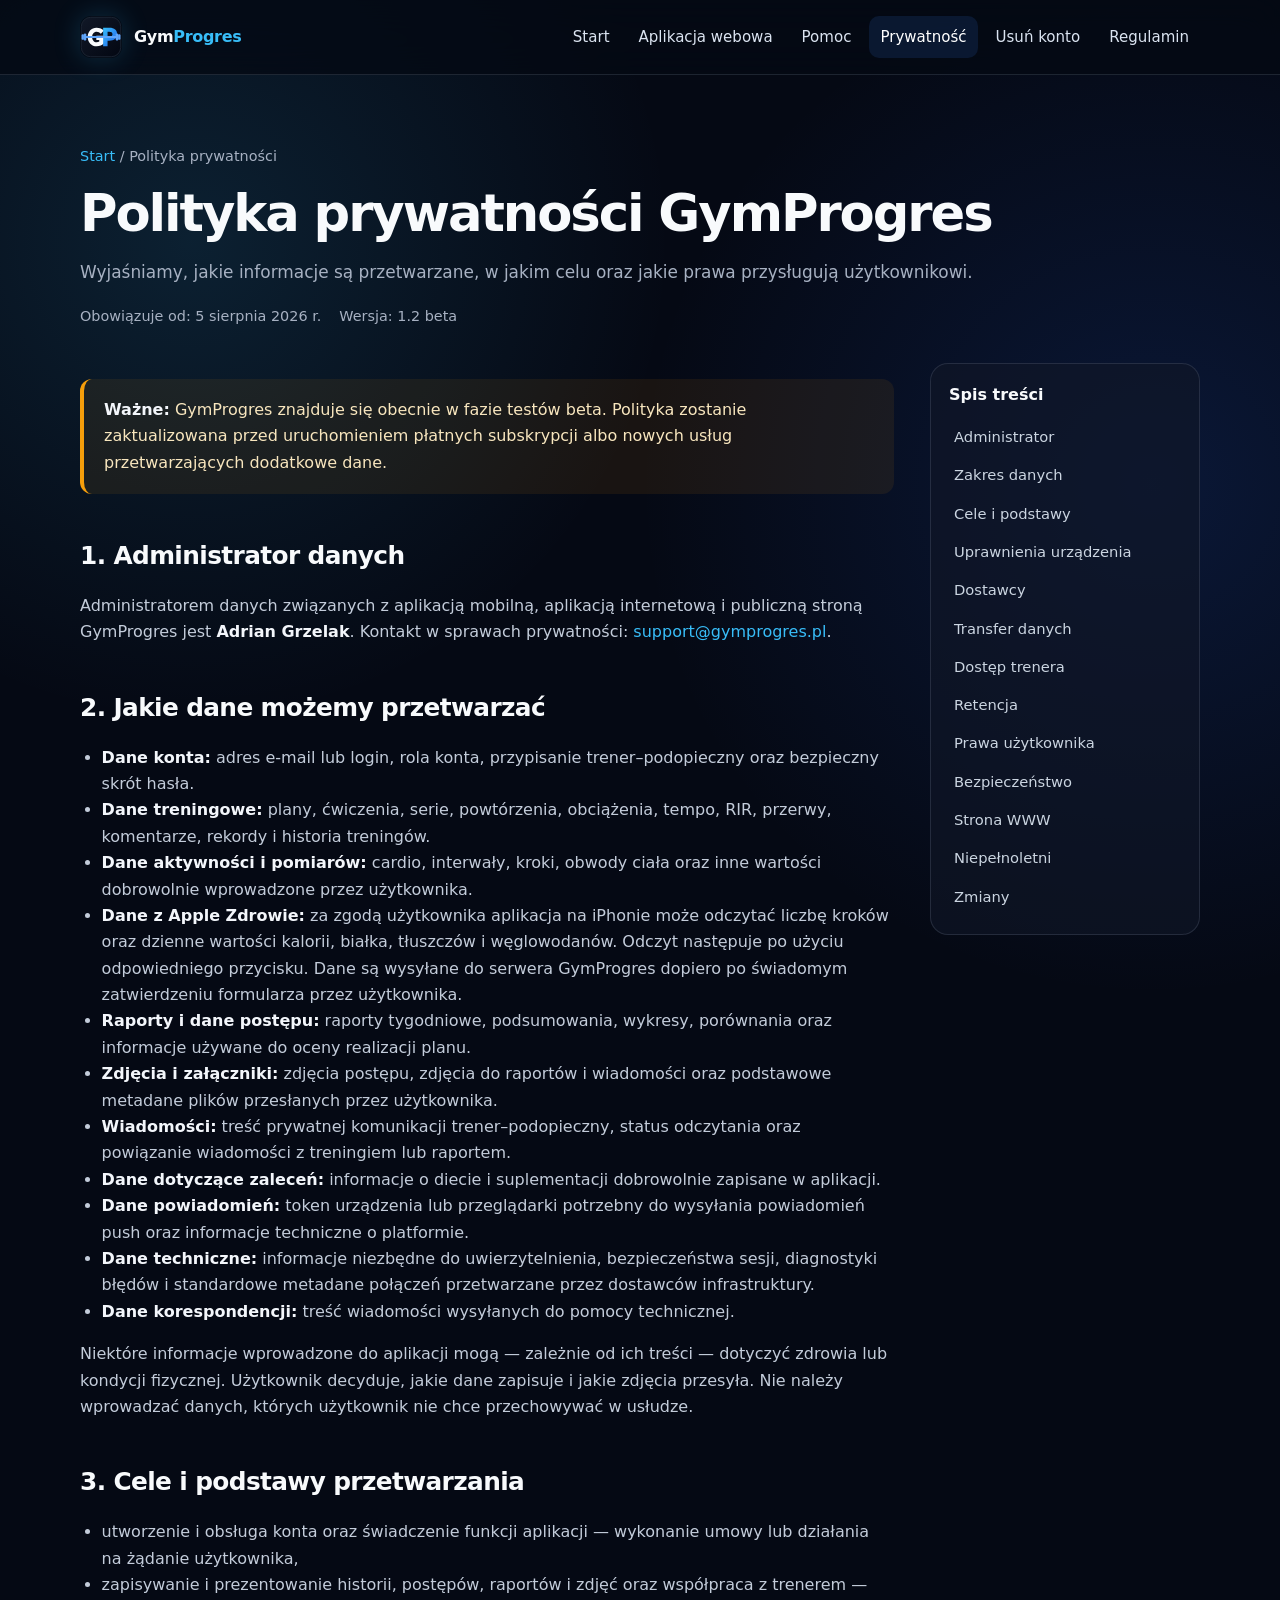
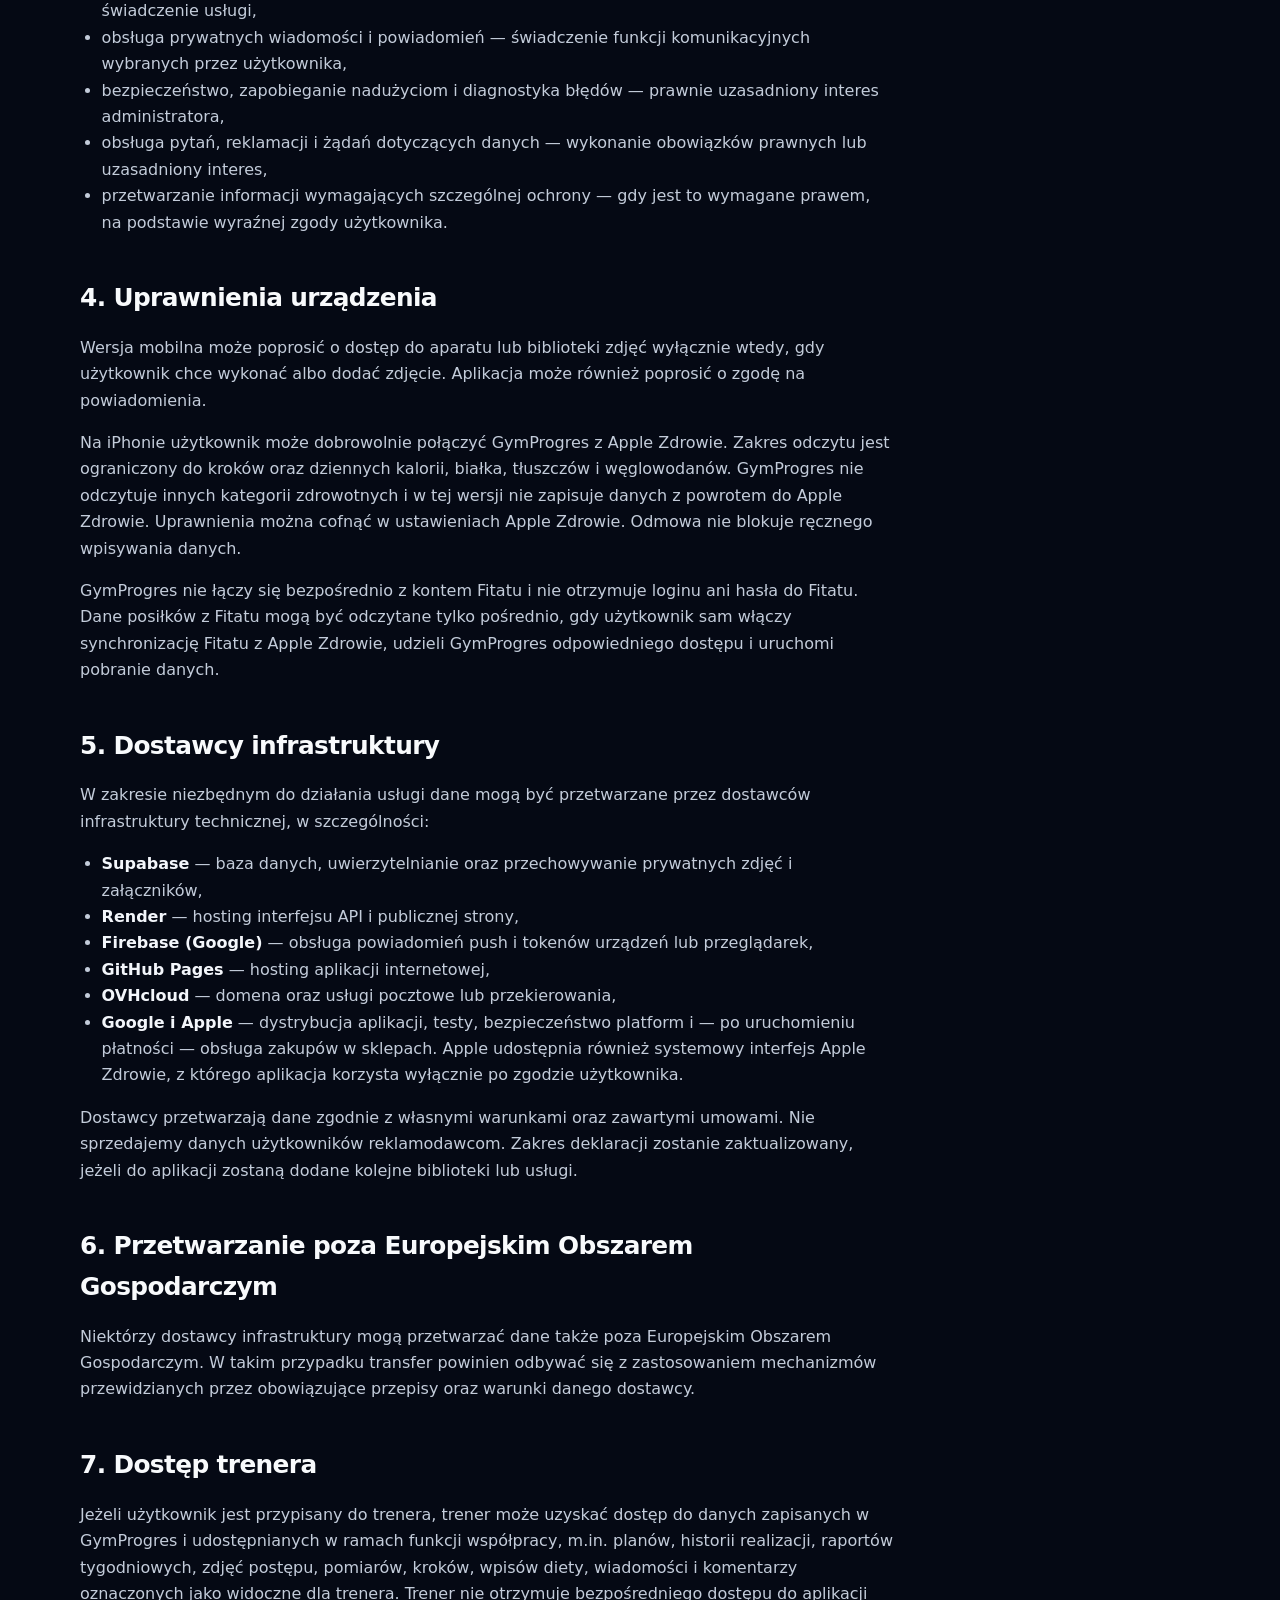
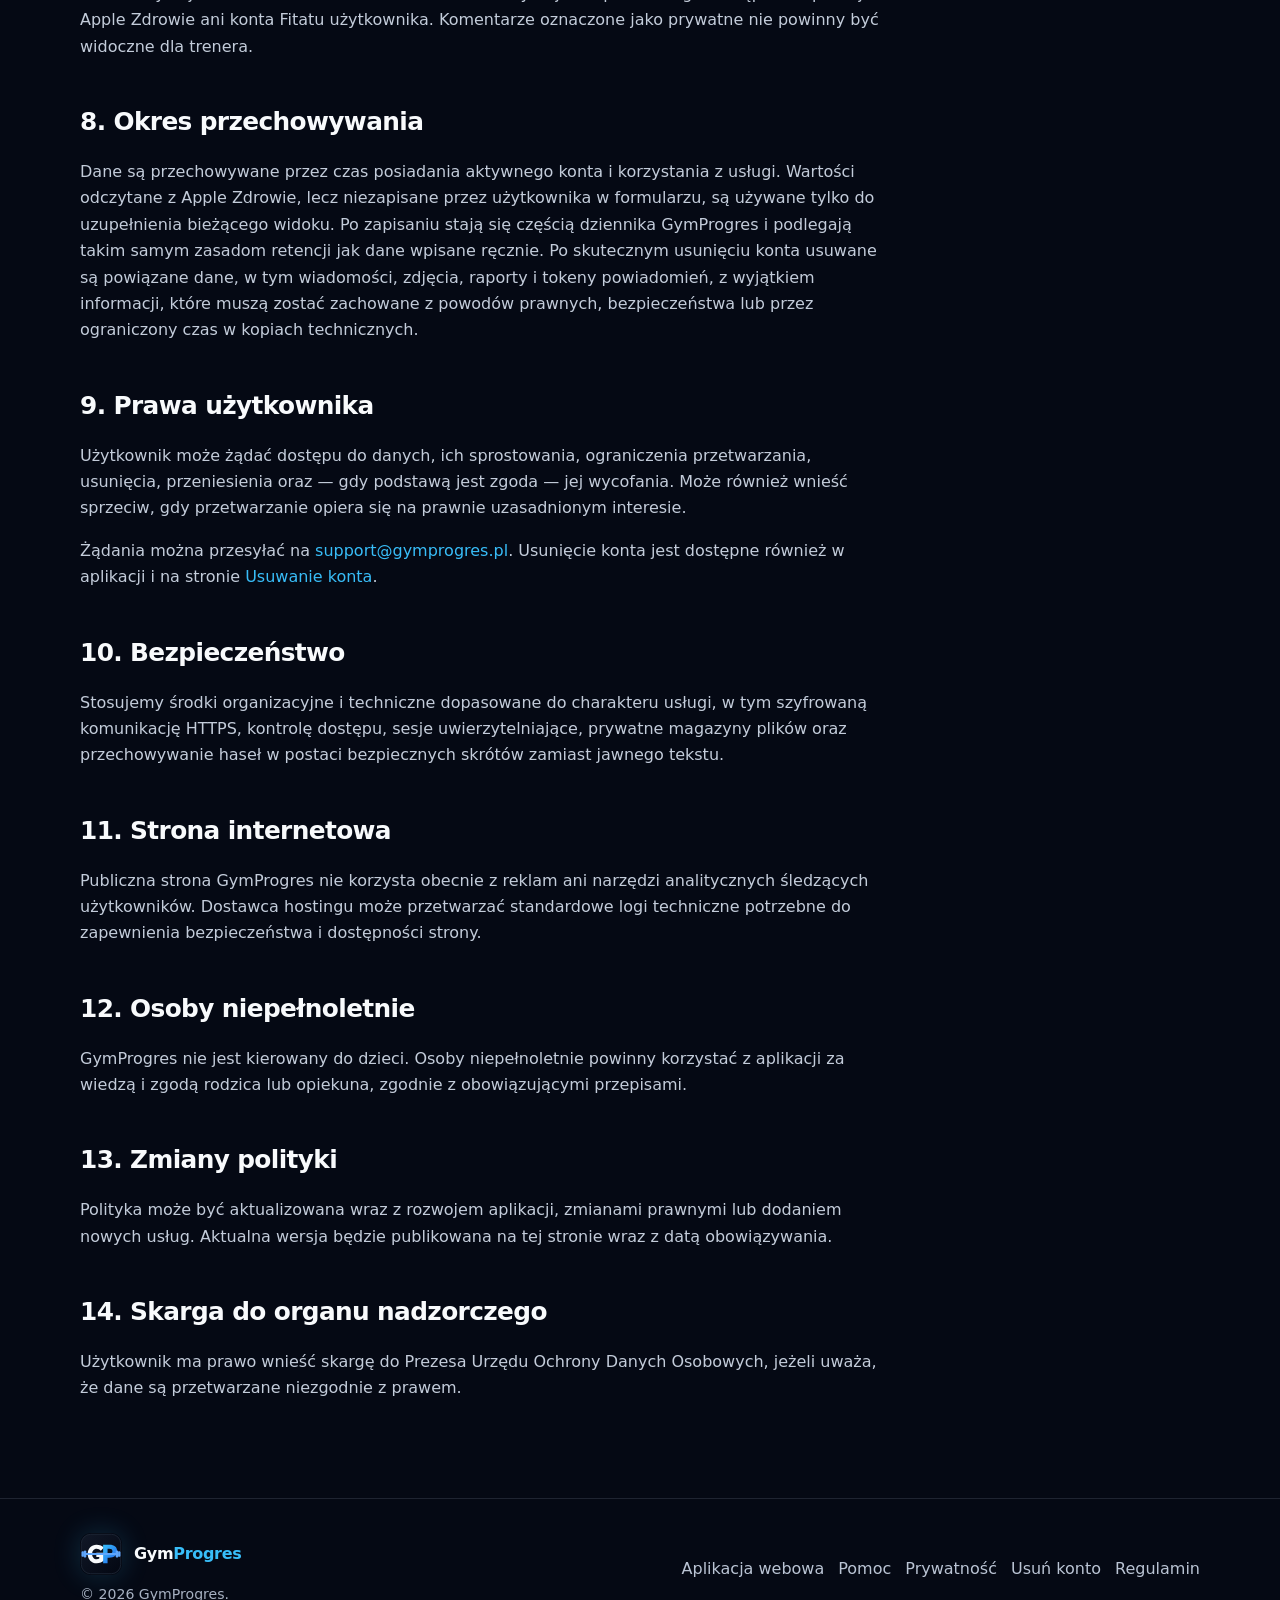
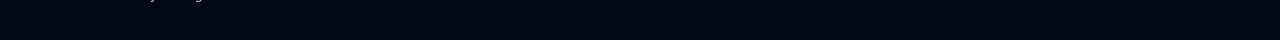
==== commit b0e6f280: "v3" ====
--- a/public/polityka-prywatnosci.html
+++ b/public/polityka-prywatnosci.html
@@ -11,7 +11,7 @@
 <a class="skip-link" href="#main">Przejdź do treści</a>
 <header class="site-header"><nav class="nav container" aria-label="Główna nawigacja"><a class="brand" href="index.html"><img src="assets/logo.svg" alt=""><span>Gym<span>Progres</span></span></a><button class="menu-button" type="button" aria-expanded="false" aria-controls="nav-links">Menu</button><div class="nav-links" id="nav-links"><a href="index.html">Start</a><a href="https://app.gymprogres.pl" target="_blank" rel="noopener">Aplikacja webowa</a><a href="pomoc.html">Pomoc</a><a aria-current="page" href="polityka-prywatnosci.html">Prywatność</a><a href="usun-konto.html">Usuń konto</a><a href="regulamin.html">Regulamin</a></div></nav></header>
 <main id="main">
-  <section class="page-hero"><div class="container"><div class="breadcrumbs"><a href="index.html">Start</a> / Polityka prywatności</div><h1>Polityka prywatności GymProgres</h1><p>Wyjaśniamy, jakie informacje są przetwarzane, w jakim celu oraz jakie prawa przysługują użytkownikowi.</p><div class="metadata"><span>Obowiązuje od: 4 sierpnia 2026 r.</span><span>Wersja: 1.1 beta</span></div></div></section>
+  <section class="page-hero"><div class="container"><div class="breadcrumbs"><a href="index.html">Start</a> / Polityka prywatności</div><h1>Polityka prywatności GymProgres</h1><p>Wyjaśniamy, jakie informacje są przetwarzane, w jakim celu oraz jakie prawa przysługują użytkownikowi.</p><div class="metadata"><span>Obowiązuje od: 5 sierpnia 2026 r.</span><span>Wersja: 1.2 beta</span></div></div></section>
   <div class="container content-layout">
     <article class="prose">
       <p class="warning"><strong>Ważne:</strong> GymProgres znajduje się obecnie w fazie testów beta. Polityka zostanie zaktualizowana przed uruchomieniem płatnych subskrypcji albo nowych usług przetwarzających dodatkowe dane.</p>
@@ -24,6 +24,7 @@
         <li><strong>Dane konta:</strong> adres e-mail lub login, rola konta, przypisanie trener–podopieczny oraz bezpieczny skrót hasła.</li>
         <li><strong>Dane treningowe:</strong> plany, ćwiczenia, serie, powtórzenia, obciążenia, tempo, RIR, przerwy, komentarze, rekordy i historia treningów.</li>
         <li><strong>Dane aktywności i pomiarów:</strong> cardio, interwały, kroki, obwody ciała oraz inne wartości dobrowolnie wprowadzone przez użytkownika.</li>
+        <li><strong>Dane z Apple Zdrowie:</strong> za zgodą użytkownika aplikacja na iPhonie może odczytać liczbę kroków oraz dzienne wartości kalorii, białka, tłuszczów i węglowodanów. Odczyt następuje po użyciu odpowiedniego przycisku. Dane są wysyłane do serwera GymProgres dopiero po świadomym zatwierdzeniu formularza przez użytkownika.</li>
         <li><strong>Raporty i dane postępu:</strong> raporty tygodniowe, podsumowania, wykresy, porównania oraz informacje używane do oceny realizacji planu.</li>
         <li><strong>Zdjęcia i załączniki:</strong> zdjęcia postępu, zdjęcia do raportów i wiadomości oraz podstawowe metadane plików przesłanych przez użytkownika.</li>
         <li><strong>Wiadomości:</strong> treść prywatnej komunikacji trener–podopieczny, status odczytania oraz powiązanie wiadomości z treningiem lub raportem.</li>
@@ -45,7 +46,9 @@
       </ul>
 
       <h2 id="uprawnienia">4. Uprawnienia urządzenia</h2>
-      <p>Wersja mobilna może poprosić o dostęp do aparatu lub biblioteki zdjęć wyłącznie wtedy, gdy użytkownik chce wykonać albo dodać zdjęcie. Aplikacja może również poprosić o zgodę na powiadomienia. Odmowa udzielenia tych uprawnień nie blokuje funkcji, które nie wymagają zdjęć lub powiadomień.</p>
+      <p>Wersja mobilna może poprosić o dostęp do aparatu lub biblioteki zdjęć wyłącznie wtedy, gdy użytkownik chce wykonać albo dodać zdjęcie. Aplikacja może również poprosić o zgodę na powiadomienia.</p>
+      <p>Na iPhonie użytkownik może dobrowolnie połączyć GymProgres z Apple Zdrowie. Zakres odczytu jest ograniczony do kroków oraz dziennych kalorii, białka, tłuszczów i węglowodanów. GymProgres nie odczytuje innych kategorii zdrowotnych i w tej wersji nie zapisuje danych z powrotem do Apple Zdrowie. Uprawnienia można cofnąć w ustawieniach Apple Zdrowie. Odmowa nie blokuje ręcznego wpisywania danych.</p>
+      <p>GymProgres nie łączy się bezpośrednio z kontem Fitatu i nie otrzymuje loginu ani hasła do Fitatu. Dane posiłków z Fitatu mogą być odczytane tylko pośrednio, gdy użytkownik sam włączy synchronizację Fitatu z Apple Zdrowie, udzieli GymProgres odpowiedniego dostępu i uruchomi pobranie danych.</p>
 
       <h2 id="odbiorcy">5. Dostawcy infrastruktury</h2>
       <p>W zakresie niezbędnym do działania usługi dane mogą być przetwarzane przez dostawców infrastruktury technicznej, w szczególności:</p>
@@ -55,7 +58,7 @@
         <li><strong>Firebase (Google)</strong> — obsługa powiadomień push i tokenów urządzeń lub przeglądarek,</li>
         <li><strong>GitHub Pages</strong> — hosting aplikacji internetowej,</li>
         <li><strong>OVHcloud</strong> — domena oraz usługi pocztowe lub przekierowania,</li>
-        <li><strong>Google i Apple</strong> — dystrybucja aplikacji, testy, bezpieczeństwo platform i — po uruchomieniu płatności — obsługa zakupów w sklepach.</li>
+        <li><strong>Google i Apple</strong> — dystrybucja aplikacji, testy, bezpieczeństwo platform i — po uruchomieniu płatności — obsługa zakupów w sklepach. Apple udostępnia również systemowy interfejs Apple Zdrowie, z którego aplikacja korzysta wyłącznie po zgodzie użytkownika.</li>
       </ul>
       <p>Dostawcy przetwarzają dane zgodnie z własnymi warunkami oraz zawartymi umowami. Nie sprzedajemy danych użytkowników reklamodawcom. Zakres deklaracji zostanie zaktualizowany, jeżeli do aplikacji zostaną dodane kolejne biblioteki lub usługi.</p>
 
@@ -63,10 +66,10 @@
       <p>Niektórzy dostawcy infrastruktury mogą przetwarzać dane także poza Europejskim Obszarem Gospodarczym. W takim przypadku transfer powinien odbywać się z zastosowaniem mechanizmów przewidzianych przez obowiązujące przepisy oraz warunki danego dostawcy.</p>
 
       <h2 id="trener">7. Dostęp trenera</h2>
-      <p>Jeżeli użytkownik jest przypisany do trenera, trener może uzyskać dostęp do danych udostępnianych w ramach funkcji współpracy, m.in. planów, historii realizacji, raportów tygodniowych, zdjęć postępu, pomiarów, wiadomości i komentarzy oznaczonych jako widoczne dla trenera. Komentarze oznaczone jako prywatne nie powinny być widoczne dla trenera.</p>
+      <p>Jeżeli użytkownik jest przypisany do trenera, trener może uzyskać dostęp do danych zapisanych w GymProgres i udostępnianych w ramach funkcji współpracy, m.in. planów, historii realizacji, raportów tygodniowych, zdjęć postępu, pomiarów, kroków, wpisów diety, wiadomości i komentarzy oznaczonych jako widoczne dla trenera. Trener nie otrzymuje bezpośredniego dostępu do aplikacji Apple Zdrowie ani konta Fitatu użytkownika. Komentarze oznaczone jako prywatne nie powinny być widoczne dla trenera.</p>
 
       <h2 id="retencja">8. Okres przechowywania</h2>
-      <p>Dane są przechowywane przez czas posiadania aktywnego konta i korzystania z usługi. Po skutecznym usunięciu konta usuwane są powiązane dane, w tym wiadomości, zdjęcia, raporty i tokeny powiadomień, z wyjątkiem informacji, które muszą zostać zachowane z powodów prawnych, bezpieczeństwa lub przez ograniczony czas w kopiach technicznych.</p>
+      <p>Dane są przechowywane przez czas posiadania aktywnego konta i korzystania z usługi. Wartości odczytane z Apple Zdrowie, lecz niezapisane przez użytkownika w formularzu, są używane tylko do uzupełnienia bieżącego widoku. Po zapisaniu stają się częścią dziennika GymProgres i podlegają takim samym zasadom retencji jak dane wpisane ręcznie. Po skutecznym usunięciu konta usuwane są powiązane dane, w tym wiadomości, zdjęcia, raporty i tokeny powiadomień, z wyjątkiem informacji, które muszą zostać zachowane z powodów prawnych, bezpieczeństwa lub przez ograniczony czas w kopiach technicznych.</p>
 
       <h2 id="prawa">9. Prawa użytkownika</h2>
       <p>Użytkownik może żądać dostępu do danych, ich sprostowania, ograniczenia przetwarzania, usunięcia, przeniesienia oraz — gdy podstawą jest zgoda — jej wycofania. Może również wnieść sprzeciw, gdy przetwarzanie opiera się na prawnie uzasadnionym interesie.</p>
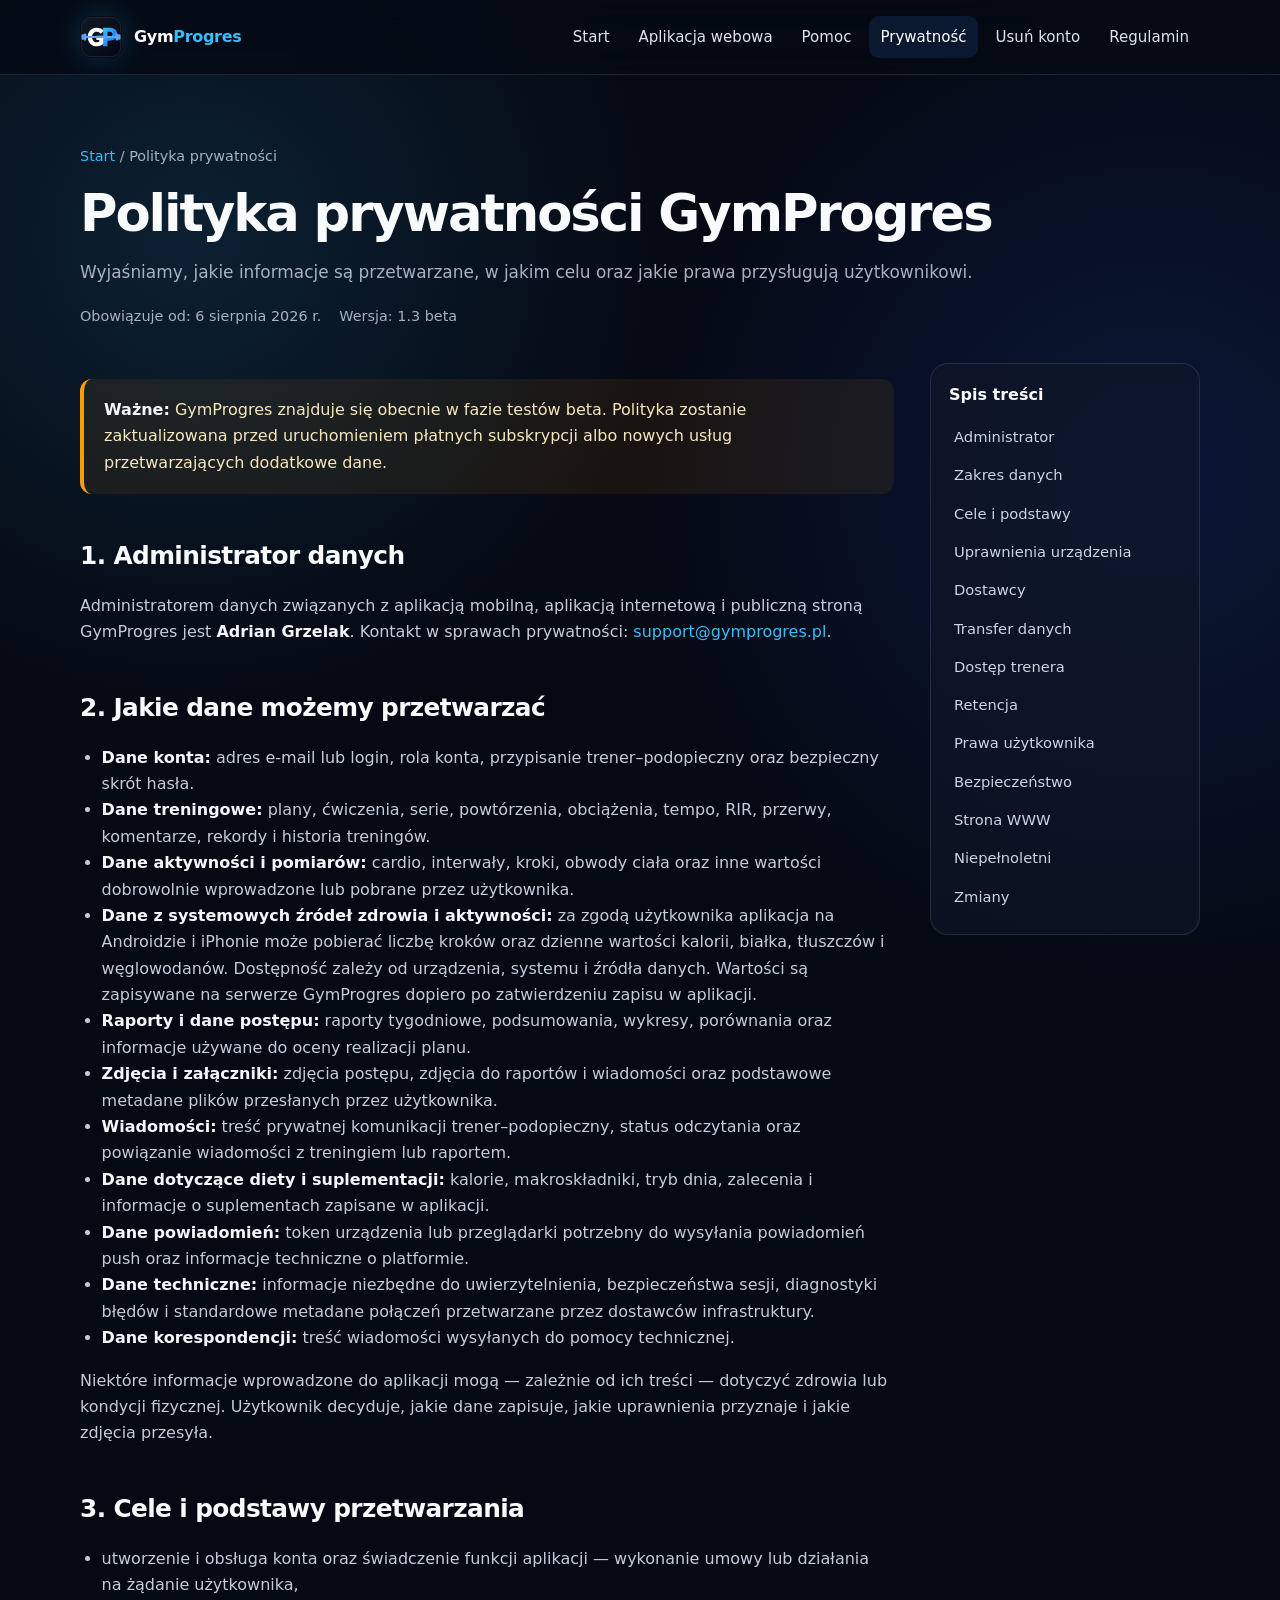
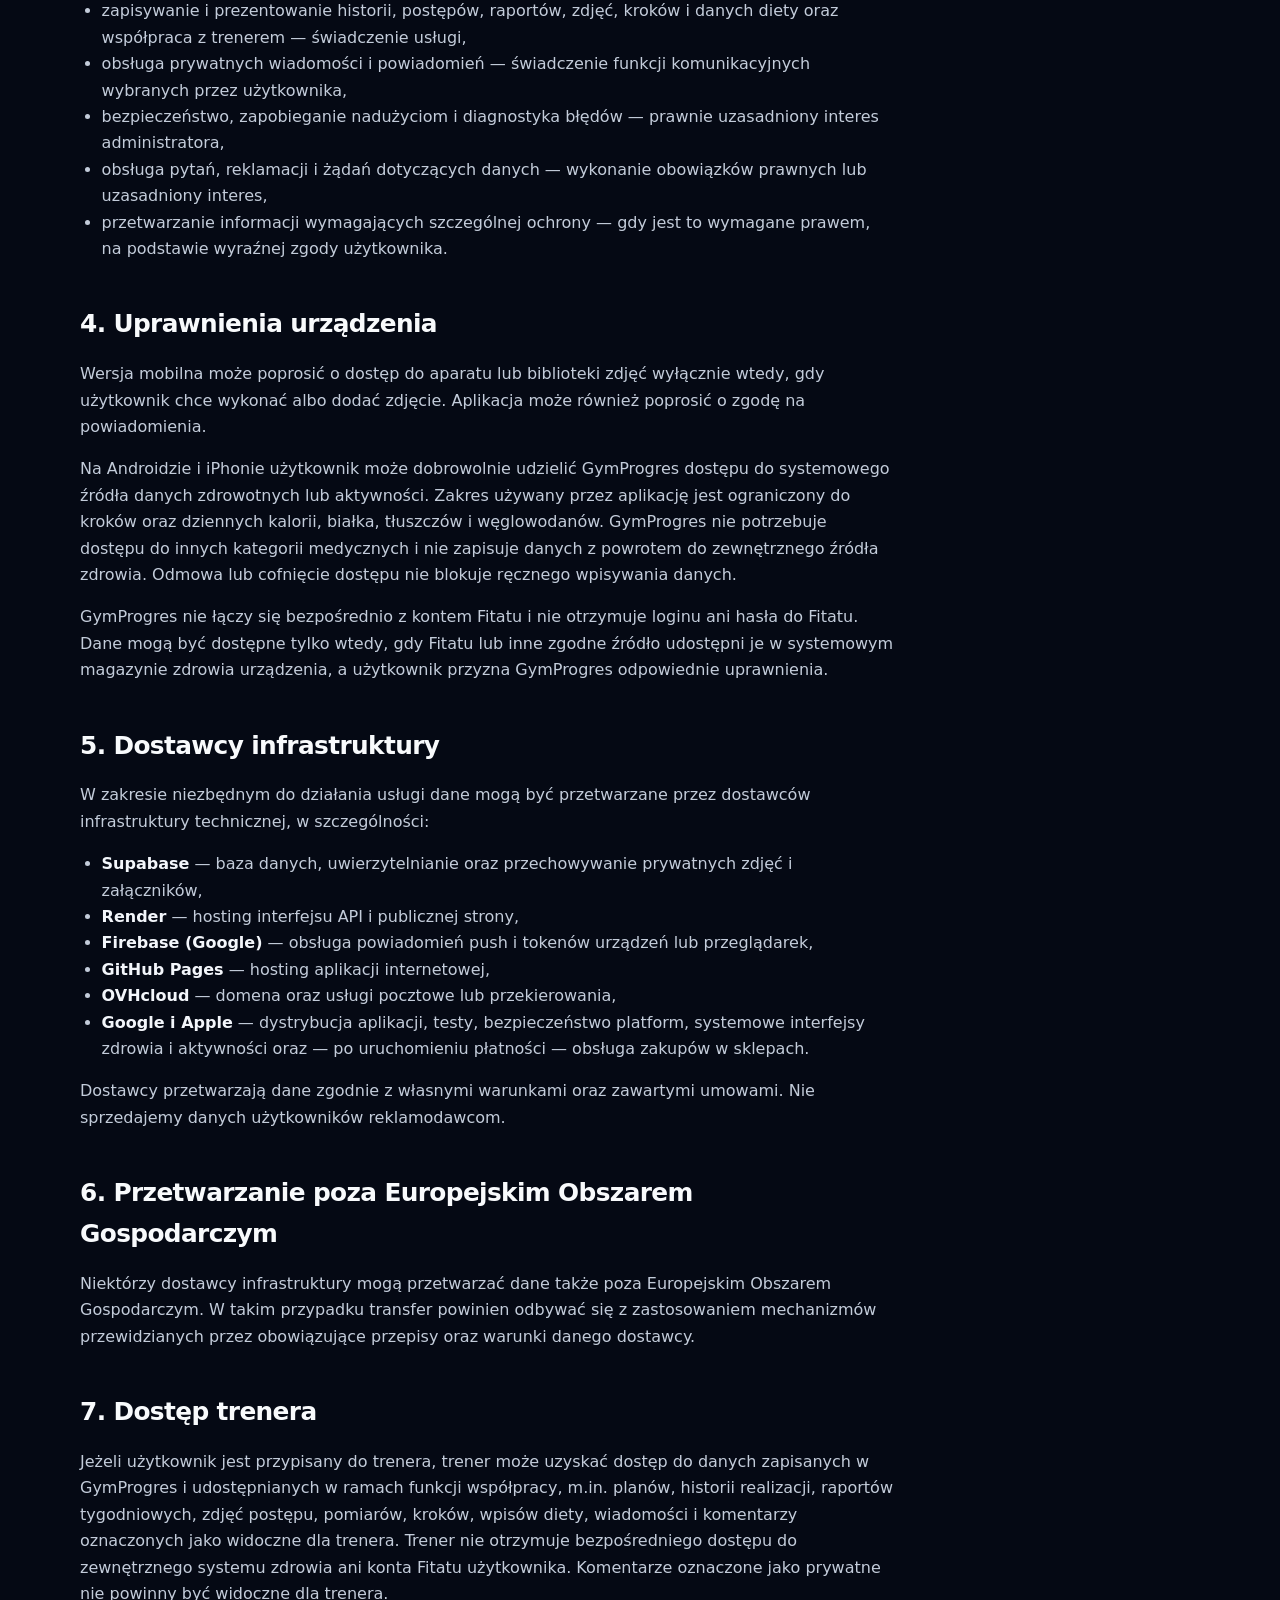
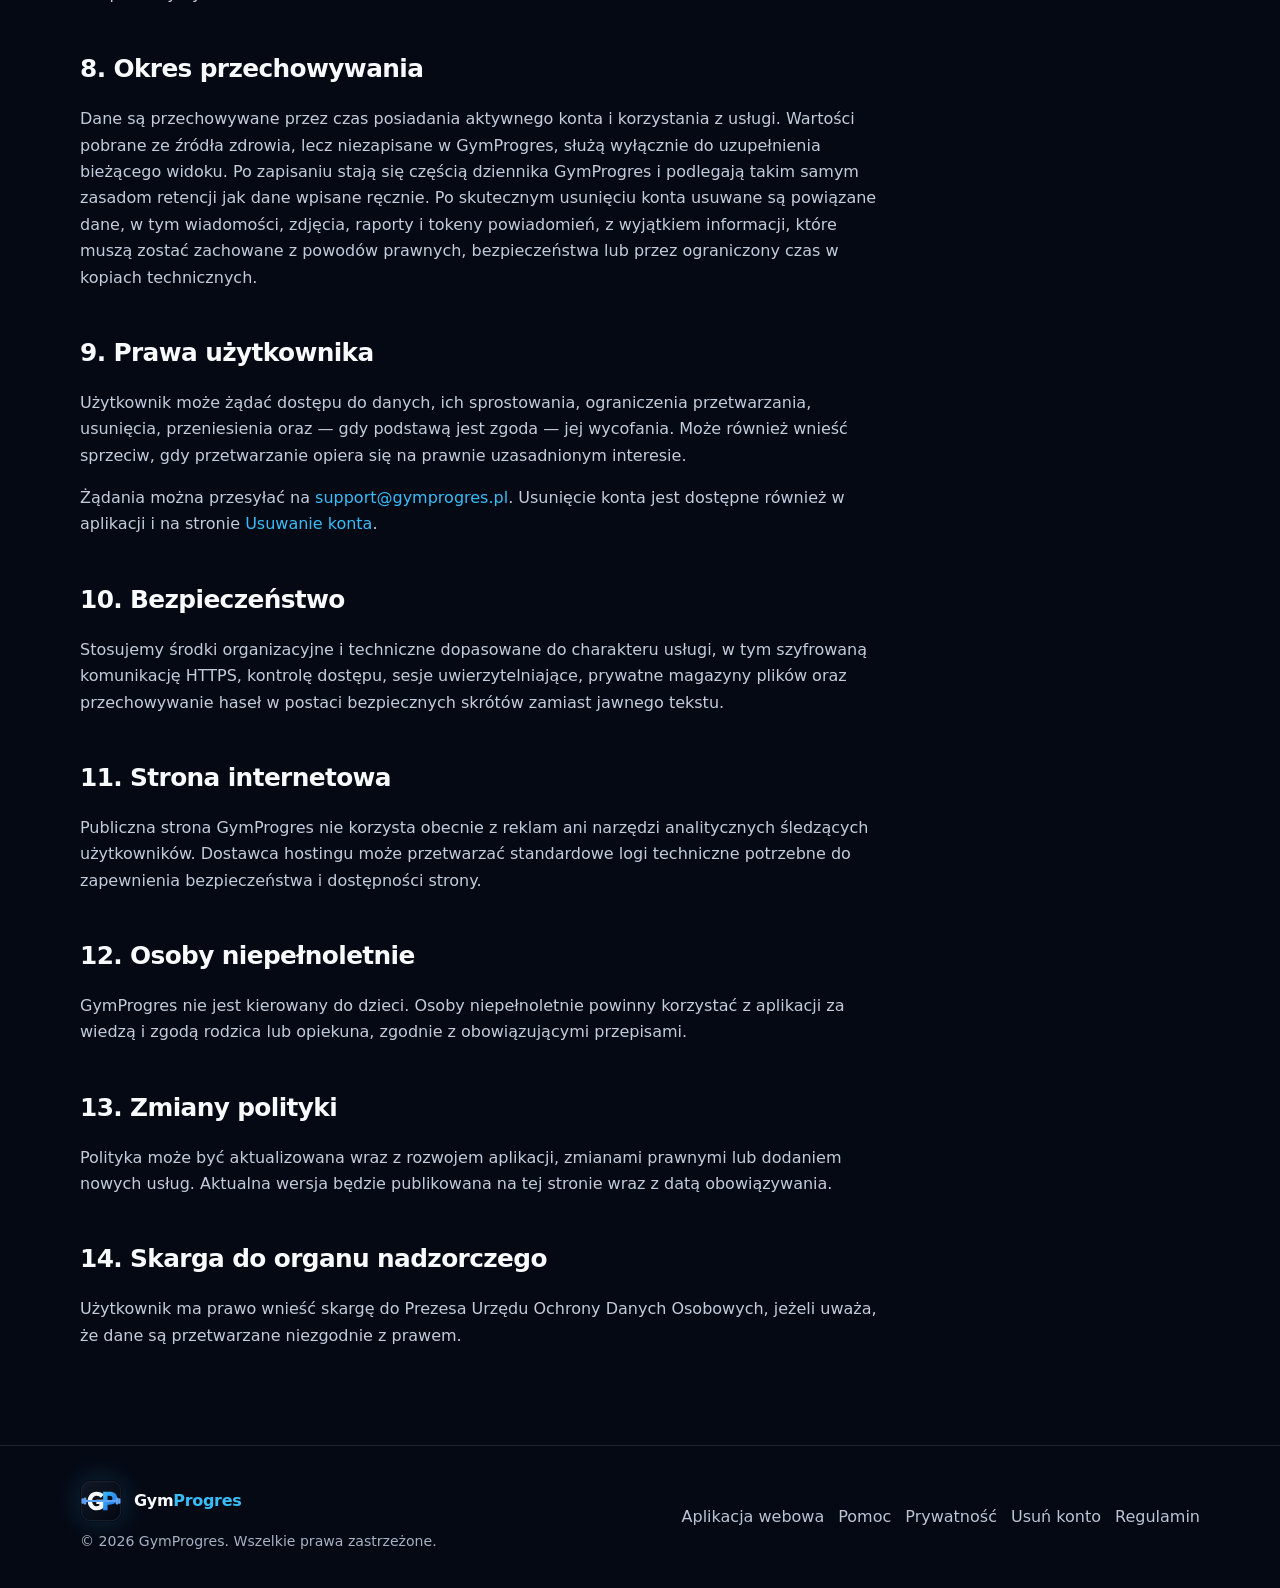
==== commit 6a479bce: "v4" ====
--- a/public/polityka-prywatnosci.html
+++ b/public/polityka-prywatnosci.html
@@ -11,7 +11,7 @@
 <a class="skip-link" href="#main">Przejdź do treści</a>
 <header class="site-header"><nav class="nav container" aria-label="Główna nawigacja"><a class="brand" href="index.html"><img src="assets/logo.svg" alt=""><span>Gym<span>Progres</span></span></a><button class="menu-button" type="button" aria-expanded="false" aria-controls="nav-links">Menu</button><div class="nav-links" id="nav-links"><a href="index.html">Start</a><a href="https://app.gymprogres.pl" target="_blank" rel="noopener">Aplikacja webowa</a><a href="pomoc.html">Pomoc</a><a aria-current="page" href="polityka-prywatnosci.html">Prywatność</a><a href="usun-konto.html">Usuń konto</a><a href="regulamin.html">Regulamin</a></div></nav></header>
 <main id="main">
-  <section class="page-hero"><div class="container"><div class="breadcrumbs"><a href="index.html">Start</a> / Polityka prywatności</div><h1>Polityka prywatności GymProgres</h1><p>Wyjaśniamy, jakie informacje są przetwarzane, w jakim celu oraz jakie prawa przysługują użytkownikowi.</p><div class="metadata"><span>Obowiązuje od: 5 sierpnia 2026 r.</span><span>Wersja: 1.2 beta</span></div></div></section>
+  <section class="page-hero"><div class="container"><div class="breadcrumbs"><a href="index.html">Start</a> / Polityka prywatności</div><h1>Polityka prywatności GymProgres</h1><p>Wyjaśniamy, jakie informacje są przetwarzane, w jakim celu oraz jakie prawa przysługują użytkownikowi.</p><div class="metadata"><span>Obowiązuje od: 6 sierpnia 2026 r.</span><span>Wersja: 1.3 beta</span></div></div></section>
   <div class="container content-layout">
     <article class="prose">
       <p class="warning"><strong>Ważne:</strong> GymProgres znajduje się obecnie w fazie testów beta. Polityka zostanie zaktualizowana przed uruchomieniem płatnych subskrypcji albo nowych usług przetwarzających dodatkowe dane.</p>
@@ -23,22 +23,22 @@
       <ul>
         <li><strong>Dane konta:</strong> adres e-mail lub login, rola konta, przypisanie trener–podopieczny oraz bezpieczny skrót hasła.</li>
         <li><strong>Dane treningowe:</strong> plany, ćwiczenia, serie, powtórzenia, obciążenia, tempo, RIR, przerwy, komentarze, rekordy i historia treningów.</li>
-        <li><strong>Dane aktywności i pomiarów:</strong> cardio, interwały, kroki, obwody ciała oraz inne wartości dobrowolnie wprowadzone przez użytkownika.</li>
-        <li><strong>Dane z Apple Zdrowie:</strong> za zgodą użytkownika aplikacja na iPhonie może odczytać liczbę kroków oraz dzienne wartości kalorii, białka, tłuszczów i węglowodanów. Odczyt następuje po użyciu odpowiedniego przycisku. Dane są wysyłane do serwera GymProgres dopiero po świadomym zatwierdzeniu formularza przez użytkownika.</li>
+        <li><strong>Dane aktywności i pomiarów:</strong> cardio, interwały, kroki, obwody ciała oraz inne wartości dobrowolnie wprowadzone lub pobrane przez użytkownika.</li>
+        <li><strong>Dane z systemowych źródeł zdrowia i aktywności:</strong> za zgodą użytkownika aplikacja na Androidzie i iPhonie może pobierać liczbę kroków oraz dzienne wartości kalorii, białka, tłuszczów i węglowodanów. Dostępność zależy od urządzenia, systemu i źródła danych. Wartości są zapisywane na serwerze GymProgres dopiero po zatwierdzeniu zapisu w aplikacji.</li>
         <li><strong>Raporty i dane postępu:</strong> raporty tygodniowe, podsumowania, wykresy, porównania oraz informacje używane do oceny realizacji planu.</li>
         <li><strong>Zdjęcia i załączniki:</strong> zdjęcia postępu, zdjęcia do raportów i wiadomości oraz podstawowe metadane plików przesłanych przez użytkownika.</li>
         <li><strong>Wiadomości:</strong> treść prywatnej komunikacji trener–podopieczny, status odczytania oraz powiązanie wiadomości z treningiem lub raportem.</li>
-        <li><strong>Dane dotyczące zaleceń:</strong> informacje o diecie i suplementacji dobrowolnie zapisane w aplikacji.</li>
+        <li><strong>Dane dotyczące diety i suplementacji:</strong> kalorie, makroskładniki, tryb dnia, zalecenia i informacje o suplementach zapisane w aplikacji.</li>
         <li><strong>Dane powiadomień:</strong> token urządzenia lub przeglądarki potrzebny do wysyłania powiadomień push oraz informacje techniczne o platformie.</li>
         <li><strong>Dane techniczne:</strong> informacje niezbędne do uwierzytelnienia, bezpieczeństwa sesji, diagnostyki błędów i standardowe metadane połączeń przetwarzane przez dostawców infrastruktury.</li>
         <li><strong>Dane korespondencji:</strong> treść wiadomości wysyłanych do pomocy technicznej.</li>
       </ul>
-      <p>Niektóre informacje wprowadzone do aplikacji mogą — zależnie od ich treści — dotyczyć zdrowia lub kondycji fizycznej. Użytkownik decyduje, jakie dane zapisuje i jakie zdjęcia przesyła. Nie należy wprowadzać danych, których użytkownik nie chce przechowywać w usłudze.</p>
+      <p>Niektóre informacje wprowadzone do aplikacji mogą — zależnie od ich treści — dotyczyć zdrowia lub kondycji fizycznej. Użytkownik decyduje, jakie dane zapisuje, jakie uprawnienia przyznaje i jakie zdjęcia przesyła.</p>
 
       <h2 id="cele">3. Cele i podstawy przetwarzania</h2>
       <ul>
         <li>utworzenie i obsługa konta oraz świadczenie funkcji aplikacji — wykonanie umowy lub działania na żądanie użytkownika,</li>
-        <li>zapisywanie i prezentowanie historii, postępów, raportów i zdjęć oraz współpraca z trenerem — świadczenie usługi,</li>
+        <li>zapisywanie i prezentowanie historii, postępów, raportów, zdjęć, kroków i danych diety oraz współpraca z trenerem — świadczenie usługi,</li>
         <li>obsługa prywatnych wiadomości i powiadomień — świadczenie funkcji komunikacyjnych wybranych przez użytkownika,</li>
         <li>bezpieczeństwo, zapobieganie nadużyciom i diagnostyka błędów — prawnie uzasadniony interes administratora,</li>
         <li>obsługa pytań, reklamacji i żądań dotyczących danych — wykonanie obowiązków prawnych lub uzasadniony interes,</li>
@@ -47,8 +47,8 @@
 
       <h2 id="uprawnienia">4. Uprawnienia urządzenia</h2>
       <p>Wersja mobilna może poprosić o dostęp do aparatu lub biblioteki zdjęć wyłącznie wtedy, gdy użytkownik chce wykonać albo dodać zdjęcie. Aplikacja może również poprosić o zgodę na powiadomienia.</p>
-      <p>Na iPhonie użytkownik może dobrowolnie połączyć GymProgres z Apple Zdrowie. Zakres odczytu jest ograniczony do kroków oraz dziennych kalorii, białka, tłuszczów i węglowodanów. GymProgres nie odczytuje innych kategorii zdrowotnych i w tej wersji nie zapisuje danych z powrotem do Apple Zdrowie. Uprawnienia można cofnąć w ustawieniach Apple Zdrowie. Odmowa nie blokuje ręcznego wpisywania danych.</p>
-      <p>GymProgres nie łączy się bezpośrednio z kontem Fitatu i nie otrzymuje loginu ani hasła do Fitatu. Dane posiłków z Fitatu mogą być odczytane tylko pośrednio, gdy użytkownik sam włączy synchronizację Fitatu z Apple Zdrowie, udzieli GymProgres odpowiedniego dostępu i uruchomi pobranie danych.</p>
+      <p>Na Androidzie i iPhonie użytkownik może dobrowolnie udzielić GymProgres dostępu do systemowego źródła danych zdrowotnych lub aktywności. Zakres używany przez aplikację jest ograniczony do kroków oraz dziennych kalorii, białka, tłuszczów i węglowodanów. GymProgres nie potrzebuje dostępu do innych kategorii medycznych i nie zapisuje danych z powrotem do zewnętrznego źródła zdrowia. Odmowa lub cofnięcie dostępu nie blokuje ręcznego wpisywania danych.</p>
+      <p>GymProgres nie łączy się bezpośrednio z kontem Fitatu i nie otrzymuje loginu ani hasła do Fitatu. Dane mogą być dostępne tylko wtedy, gdy Fitatu lub inne zgodne źródło udostępni je w systemowym magazynie zdrowia urządzenia, a użytkownik przyzna GymProgres odpowiednie uprawnienia.</p>
 
       <h2 id="odbiorcy">5. Dostawcy infrastruktury</h2>
       <p>W zakresie niezbędnym do działania usługi dane mogą być przetwarzane przez dostawców infrastruktury technicznej, w szczególności:</p>
@@ -58,18 +58,18 @@
         <li><strong>Firebase (Google)</strong> — obsługa powiadomień push i tokenów urządzeń lub przeglądarek,</li>
         <li><strong>GitHub Pages</strong> — hosting aplikacji internetowej,</li>
         <li><strong>OVHcloud</strong> — domena oraz usługi pocztowe lub przekierowania,</li>
-        <li><strong>Google i Apple</strong> — dystrybucja aplikacji, testy, bezpieczeństwo platform i — po uruchomieniu płatności — obsługa zakupów w sklepach. Apple udostępnia również systemowy interfejs Apple Zdrowie, z którego aplikacja korzysta wyłącznie po zgodzie użytkownika.</li>
+        <li><strong>Google i Apple</strong> — dystrybucja aplikacji, testy, bezpieczeństwo platform, systemowe interfejsy zdrowia i aktywności oraz — po uruchomieniu płatności — obsługa zakupów w sklepach.</li>
       </ul>
-      <p>Dostawcy przetwarzają dane zgodnie z własnymi warunkami oraz zawartymi umowami. Nie sprzedajemy danych użytkowników reklamodawcom. Zakres deklaracji zostanie zaktualizowany, jeżeli do aplikacji zostaną dodane kolejne biblioteki lub usługi.</p>
+      <p>Dostawcy przetwarzają dane zgodnie z własnymi warunkami oraz zawartymi umowami. Nie sprzedajemy danych użytkowników reklamodawcom.</p>
 
       <h2 id="transfer">6. Przetwarzanie poza Europejskim Obszarem Gospodarczym</h2>
       <p>Niektórzy dostawcy infrastruktury mogą przetwarzać dane także poza Europejskim Obszarem Gospodarczym. W takim przypadku transfer powinien odbywać się z zastosowaniem mechanizmów przewidzianych przez obowiązujące przepisy oraz warunki danego dostawcy.</p>
 
       <h2 id="trener">7. Dostęp trenera</h2>
-      <p>Jeżeli użytkownik jest przypisany do trenera, trener może uzyskać dostęp do danych zapisanych w GymProgres i udostępnianych w ramach funkcji współpracy, m.in. planów, historii realizacji, raportów tygodniowych, zdjęć postępu, pomiarów, kroków, wpisów diety, wiadomości i komentarzy oznaczonych jako widoczne dla trenera. Trener nie otrzymuje bezpośredniego dostępu do aplikacji Apple Zdrowie ani konta Fitatu użytkownika. Komentarze oznaczone jako prywatne nie powinny być widoczne dla trenera.</p>
+      <p>Jeżeli użytkownik jest przypisany do trenera, trener może uzyskać dostęp do danych zapisanych w GymProgres i udostępnianych w ramach funkcji współpracy, m.in. planów, historii realizacji, raportów tygodniowych, zdjęć postępu, pomiarów, kroków, wpisów diety, wiadomości i komentarzy oznaczonych jako widoczne dla trenera. Trener nie otrzymuje bezpośredniego dostępu do zewnętrznego systemu zdrowia ani konta Fitatu użytkownika. Komentarze oznaczone jako prywatne nie powinny być widoczne dla trenera.</p>
 
       <h2 id="retencja">8. Okres przechowywania</h2>
-      <p>Dane są przechowywane przez czas posiadania aktywnego konta i korzystania z usługi. Wartości odczytane z Apple Zdrowie, lecz niezapisane przez użytkownika w formularzu, są używane tylko do uzupełnienia bieżącego widoku. Po zapisaniu stają się częścią dziennika GymProgres i podlegają takim samym zasadom retencji jak dane wpisane ręcznie. Po skutecznym usunięciu konta usuwane są powiązane dane, w tym wiadomości, zdjęcia, raporty i tokeny powiadomień, z wyjątkiem informacji, które muszą zostać zachowane z powodów prawnych, bezpieczeństwa lub przez ograniczony czas w kopiach technicznych.</p>
+      <p>Dane są przechowywane przez czas posiadania aktywnego konta i korzystania z usługi. Wartości pobrane ze źródła zdrowia, lecz niezapisane w GymProgres, służą wyłącznie do uzupełnienia bieżącego widoku. Po zapisaniu stają się częścią dziennika GymProgres i podlegają takim samym zasadom retencji jak dane wpisane ręcznie. Po skutecznym usunięciu konta usuwane są powiązane dane, w tym wiadomości, zdjęcia, raporty i tokeny powiadomień, z wyjątkiem informacji, które muszą zostać zachowane z powodów prawnych, bezpieczeństwa lub przez ograniczony czas w kopiach technicznych.</p>
 
       <h2 id="prawa">9. Prawa użytkownika</h2>
       <p>Użytkownik może żądać dostępu do danych, ich sprostowania, ograniczenia przetwarzania, usunięcia, przeniesienia oraz — gdy podstawą jest zgoda — jej wycofania. Może również wnieść sprzeciw, gdy przetwarzanie opiera się na prawnie uzasadnionym interesie.</p>
@@ -93,6 +93,6 @@
     <aside class="sidebar" aria-label="Spis treści"><strong>Spis treści</strong><a href="#administrator">Administrator</a><a href="#zakres">Zakres danych</a><a href="#cele">Cele i podstawy</a><a href="#uprawnienia">Uprawnienia urządzenia</a><a href="#odbiorcy">Dostawcy</a><a href="#transfer">Transfer danych</a><a href="#trener">Dostęp trenera</a><a href="#retencja">Retencja</a><a href="#prawa">Prawa użytkownika</a><a href="#bezpieczenstwo">Bezpieczeństwo</a><a href="#strona">Strona WWW</a><a href="#dzieci">Niepełnoletni</a><a href="#zmiany">Zmiany</a></aside>
   </div>
 </main>
-<footer class="site-footer"><div class="container footer-grid"><div><a class="brand" href="index.html"><img src="assets/logo.svg" alt=""><span>Gym<span>Progres</span></span></a><div class="small">© <span data-year></span> GymProgres.</div></div><div class="footer-links"><a href="https://app.gymprogres.pl" target="_blank" rel="noopener">Aplikacja webowa</a><a href="pomoc.html">Pomoc</a><a href="polityka-prywatnosci.html">Prywatność</a><a href="usun-konto.html">Usuń konto</a><a href="regulamin.html">Regulamin</a></div></div></footer>
+<footer class="site-footer"><div class="container footer-grid"><div><a class="brand" href="index.html"><img src="assets/logo.svg" alt=""><span>Gym<span>Progres</span></span></a><div class="small">© <span data-year></span> GymProgres. Wszelkie prawa zastrzeżone.</div></div><div class="footer-links"><a href="https://app.gymprogres.pl" target="_blank" rel="noopener">Aplikacja webowa</a><a href="pomoc.html">Pomoc</a><a href="polityka-prywatnosci.html">Prywatność</a><a href="usun-konto.html">Usuń konto</a><a href="regulamin.html">Regulamin</a></div></div></footer>
 <script src="script.js" defer></script>
 </body></html>
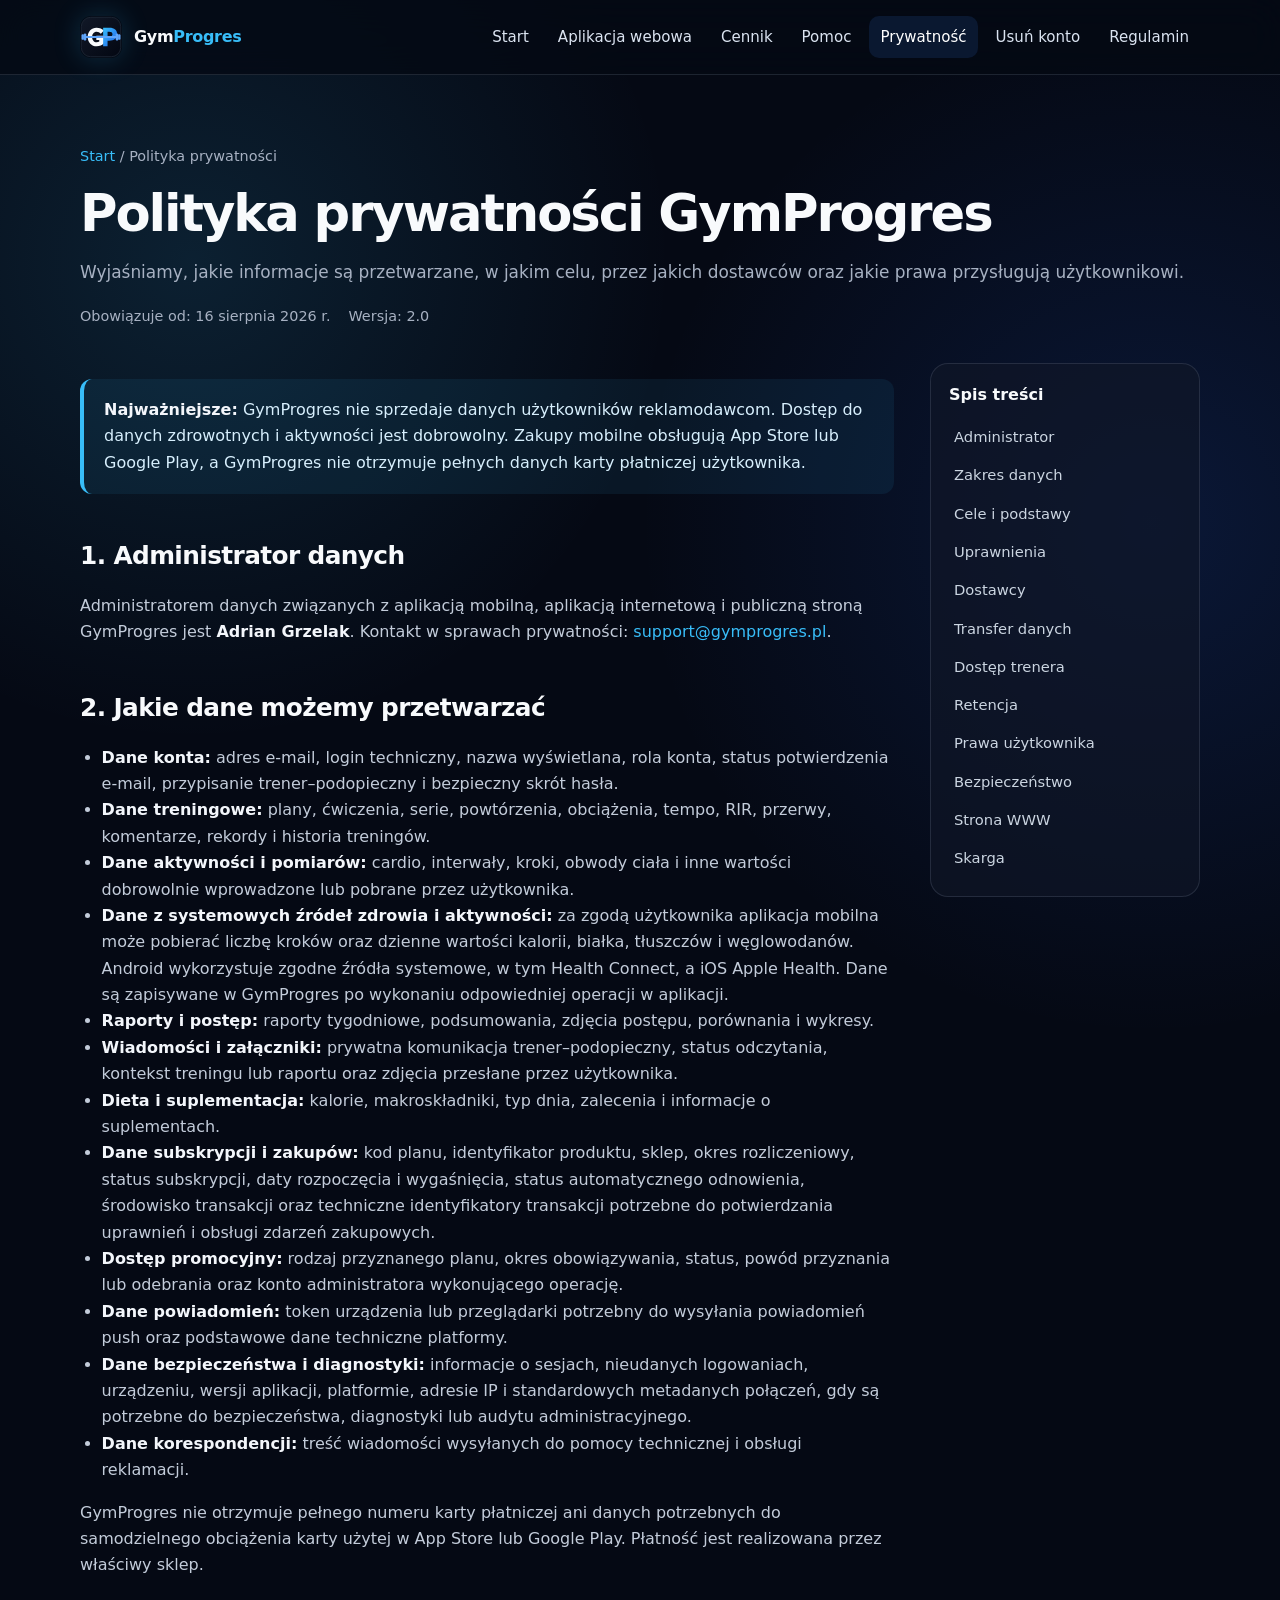
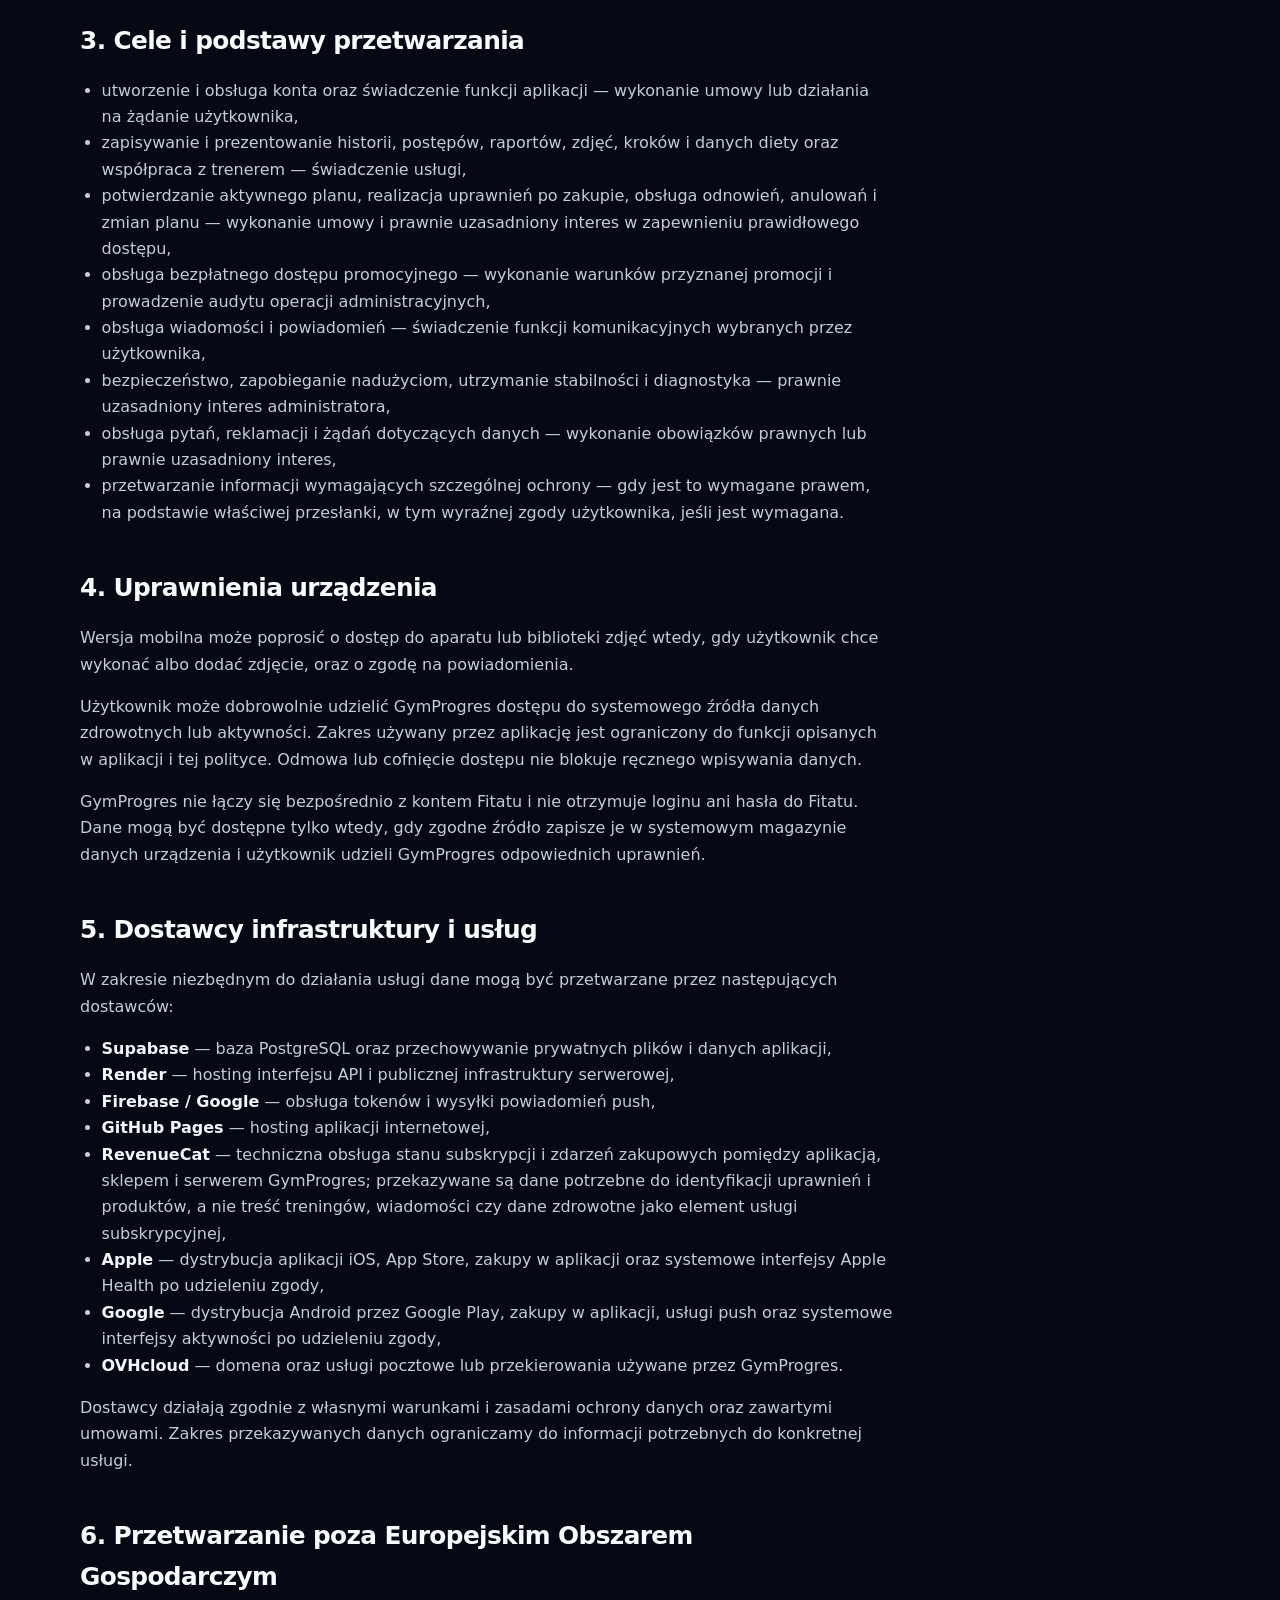
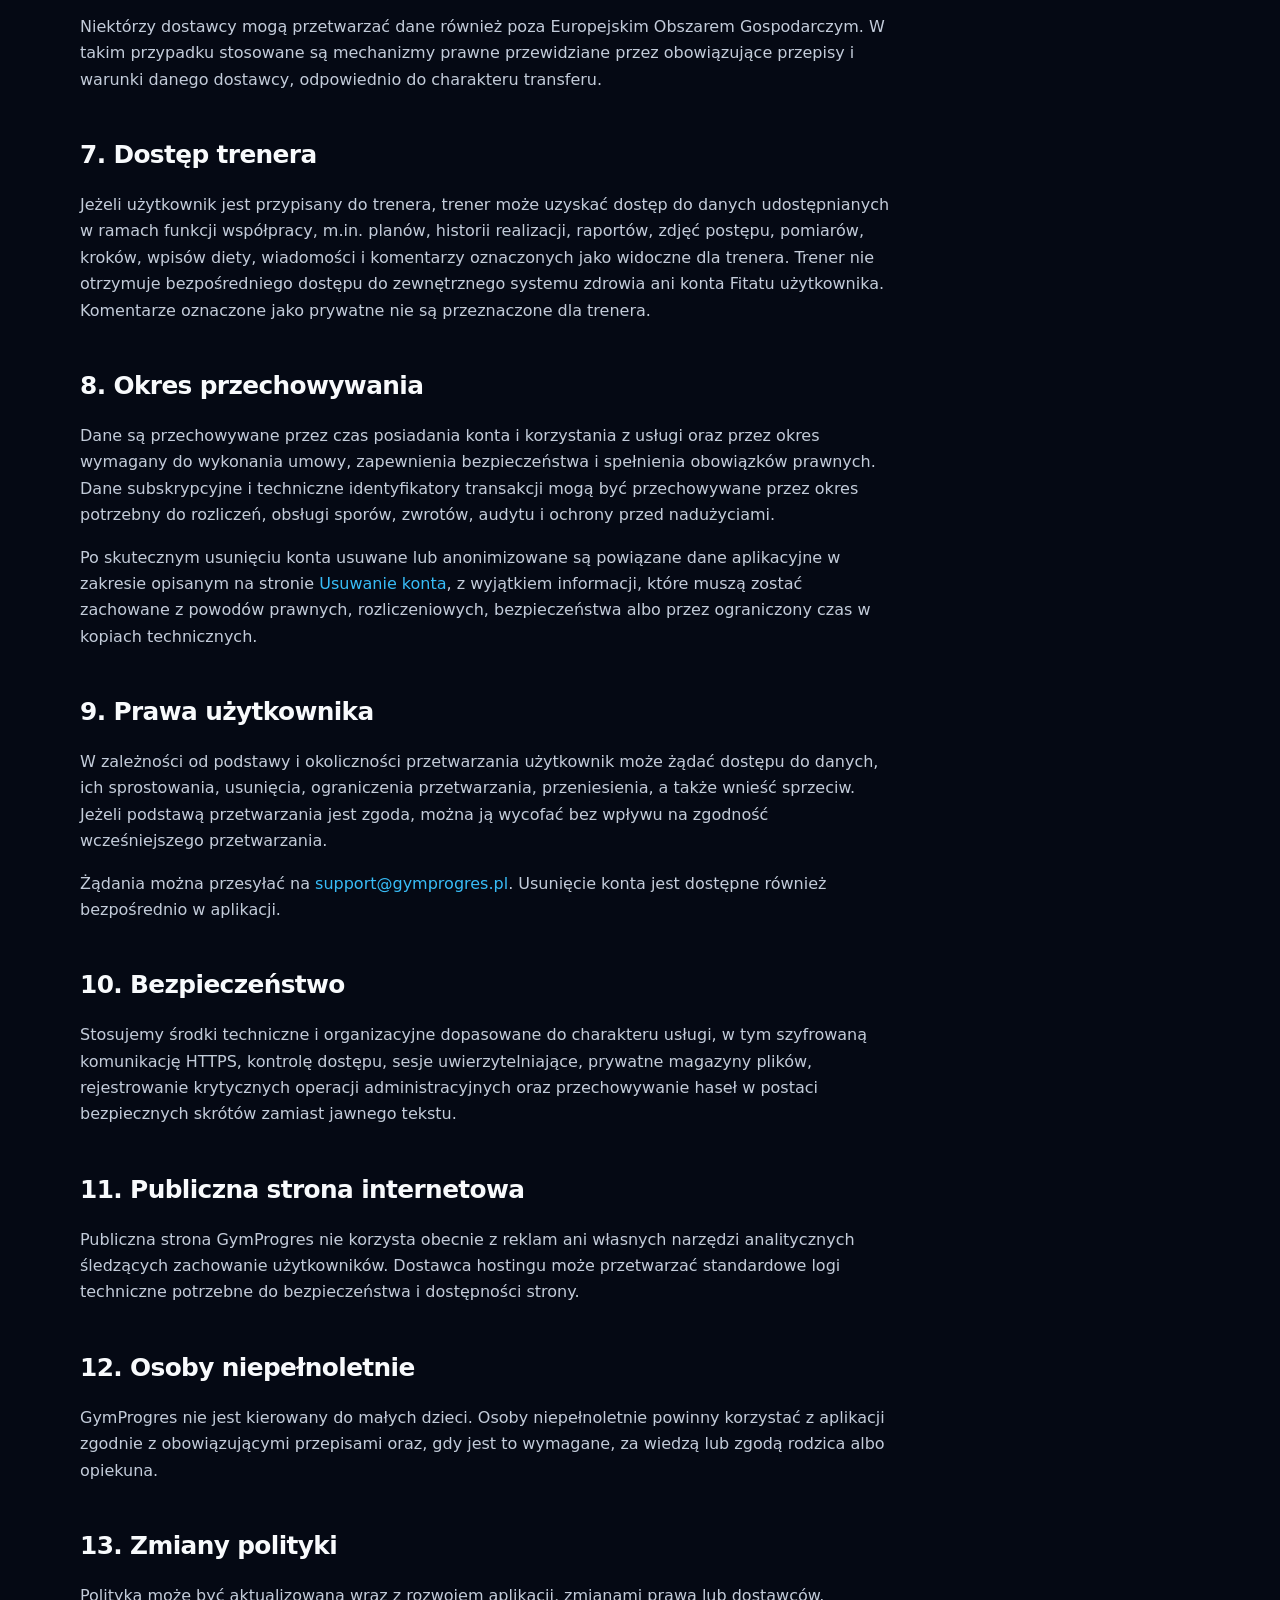
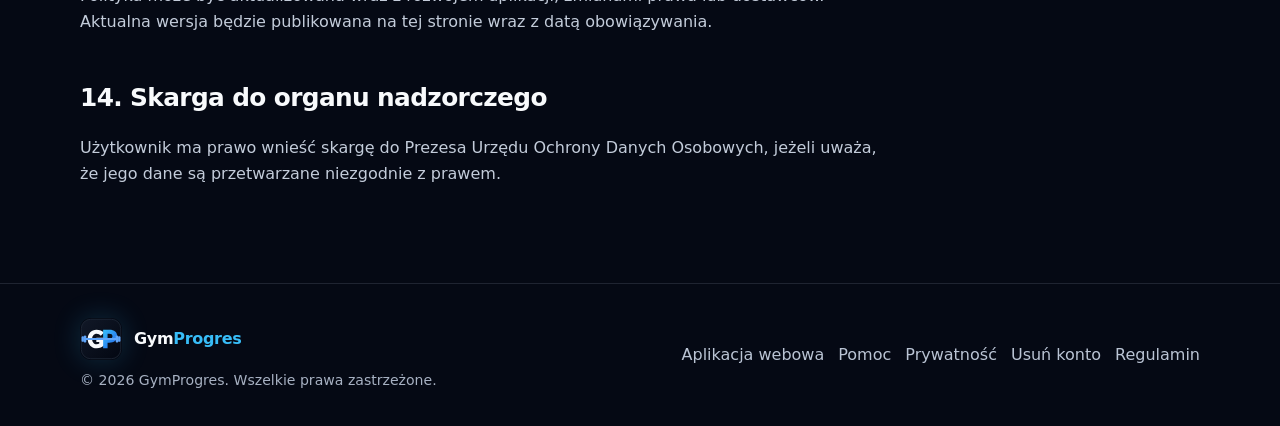
==== commit d3dd9fbe: "Publish launch-ready GymProgres privacy policy" ====
--- a/public/polityka-prywatnosci.html
+++ b/public/polityka-prywatnosci.html
@@ -9,88 +9,94 @@
 </head>
 <body>
 <a class="skip-link" href="#main">Przejdź do treści</a>
-<header class="site-header"><nav class="nav container" aria-label="Główna nawigacja"><a class="brand" href="index.html"><img src="assets/logo.svg" alt=""><span>Gym<span>Progres</span></span></a><button class="menu-button" type="button" aria-expanded="false" aria-controls="nav-links">Menu</button><div class="nav-links" id="nav-links"><a href="index.html">Start</a><a href="https://app.gymprogres.pl" target="_blank" rel="noopener">Aplikacja webowa</a><a href="pomoc.html">Pomoc</a><a aria-current="page" href="polityka-prywatnosci.html">Prywatność</a><a href="usun-konto.html">Usuń konto</a><a href="regulamin.html">Regulamin</a></div></nav></header>
+<header class="site-header"><nav class="nav container" aria-label="Główna nawigacja"><a class="brand" href="index.html"><img src="assets/logo.svg" alt=""><span>Gym<span>Progres</span></span></a><button class="menu-button" type="button" aria-expanded="false" aria-controls="nav-links">Menu</button><div class="nav-links" id="nav-links"><a href="index.html">Start</a><a href="https://app.gymprogres.pl" target="_blank" rel="noopener">Aplikacja webowa</a><a href="index.html#cennik">Cennik</a><a href="pomoc.html">Pomoc</a><a aria-current="page" href="polityka-prywatnosci.html">Prywatność</a><a href="usun-konto.html">Usuń konto</a><a href="regulamin.html">Regulamin</a></div></nav></header>
 <main id="main">
-  <section class="page-hero"><div class="container"><div class="breadcrumbs"><a href="index.html">Start</a> / Polityka prywatności</div><h1>Polityka prywatności GymProgres</h1><p>Wyjaśniamy, jakie informacje są przetwarzane, w jakim celu oraz jakie prawa przysługują użytkownikowi.</p><div class="metadata"><span>Obowiązuje od: 6 sierpnia 2026 r.</span><span>Wersja: 1.3 beta</span></div></div></section>
+  <section class="page-hero"><div class="container"><div class="breadcrumbs"><a href="index.html">Start</a> / Polityka prywatności</div><h1>Polityka prywatności GymProgres</h1><p>Wyjaśniamy, jakie informacje są przetwarzane, w jakim celu, przez jakich dostawców oraz jakie prawa przysługują użytkownikowi.</p><div class="metadata"><span>Obowiązuje od: 16 sierpnia 2026 r.</span><span>Wersja: 2.0</span></div></div></section>
   <div class="container content-layout">
     <article class="prose">
-      <p class="warning"><strong>Ważne:</strong> GymProgres znajduje się obecnie w fazie testów beta. Polityka zostanie zaktualizowana przed uruchomieniem płatnych subskrypcji albo nowych usług przetwarzających dodatkowe dane.</p>
+      <p class="note"><strong>Najważniejsze:</strong> GymProgres nie sprzedaje danych użytkowników reklamodawcom. Dostęp do danych zdrowotnych i aktywności jest dobrowolny. Zakupy mobilne obsługują App Store lub Google Play, a GymProgres nie otrzymuje pełnych danych karty płatniczej użytkownika.</p>
 
       <h2 id="administrator">1. Administrator danych</h2>
-      <p>Administratorem danych związanych z aplikacją mobilną, aplikacją internetową i publiczną stroną GymProgres jest <strong>Adrian Grzelak</strong>. Kontakt w sprawach prywatności: <a href="mailto:support@gymprogres.pl">support@gymprogres.pl</a>.</p>
+      <p>Administratorem danych związanych z aplikacją mobilną, aplikacją internetową i publiczną stroną GymProgres jest <strong>Adrian Grzelak</strong>. Kontakt w sprawach prywatności: <a href="mailto:support@gymprogres.pl?subject=Prywatno%C5%9B%C4%87%20GymProgres">support@gymprogres.pl</a>.</p>
 
       <h2 id="zakres">2. Jakie dane możemy przetwarzać</h2>
       <ul>
-        <li><strong>Dane konta:</strong> adres e-mail lub login, rola konta, przypisanie trener–podopieczny oraz bezpieczny skrót hasła.</li>
+        <li><strong>Dane konta:</strong> adres e-mail, login techniczny, nazwa wyświetlana, rola konta, status potwierdzenia e-mail, przypisanie trener–podopieczny i bezpieczny skrót hasła.</li>
         <li><strong>Dane treningowe:</strong> plany, ćwiczenia, serie, powtórzenia, obciążenia, tempo, RIR, przerwy, komentarze, rekordy i historia treningów.</li>
-        <li><strong>Dane aktywności i pomiarów:</strong> cardio, interwały, kroki, obwody ciała oraz inne wartości dobrowolnie wprowadzone lub pobrane przez użytkownika.</li>
-        <li><strong>Dane z systemowych źródeł zdrowia i aktywności:</strong> za zgodą użytkownika aplikacja na Androidzie i iPhonie może pobierać liczbę kroków oraz dzienne wartości kalorii, białka, tłuszczów i węglowodanów. Dostępność zależy od urządzenia, systemu i źródła danych. Wartości są zapisywane na serwerze GymProgres dopiero po zatwierdzeniu zapisu w aplikacji.</li>
-        <li><strong>Raporty i dane postępu:</strong> raporty tygodniowe, podsumowania, wykresy, porównania oraz informacje używane do oceny realizacji planu.</li>
-        <li><strong>Zdjęcia i załączniki:</strong> zdjęcia postępu, zdjęcia do raportów i wiadomości oraz podstawowe metadane plików przesłanych przez użytkownika.</li>
-        <li><strong>Wiadomości:</strong> treść prywatnej komunikacji trener–podopieczny, status odczytania oraz powiązanie wiadomości z treningiem lub raportem.</li>
-        <li><strong>Dane dotyczące diety i suplementacji:</strong> kalorie, makroskładniki, tryb dnia, zalecenia i informacje o suplementach zapisane w aplikacji.</li>
-        <li><strong>Dane powiadomień:</strong> token urządzenia lub przeglądarki potrzebny do wysyłania powiadomień push oraz informacje techniczne o platformie.</li>
-        <li><strong>Dane techniczne:</strong> informacje niezbędne do uwierzytelnienia, bezpieczeństwa sesji, diagnostyki błędów i standardowe metadane połączeń przetwarzane przez dostawców infrastruktury.</li>
-        <li><strong>Dane korespondencji:</strong> treść wiadomości wysyłanych do pomocy technicznej.</li>
+        <li><strong>Dane aktywności i pomiarów:</strong> cardio, interwały, kroki, obwody ciała i inne wartości dobrowolnie wprowadzone lub pobrane przez użytkownika.</li>
+        <li><strong>Dane z systemowych źródeł zdrowia i aktywności:</strong> za zgodą użytkownika aplikacja mobilna może pobierać liczbę kroków oraz dzienne wartości kalorii, białka, tłuszczów i węglowodanów. Android wykorzystuje zgodne źródła systemowe, w tym Health Connect, a iOS Apple Health. Dane są zapisywane w GymProgres po wykonaniu odpowiedniej operacji w aplikacji.</li>
+        <li><strong>Raporty i postęp:</strong> raporty tygodniowe, podsumowania, zdjęcia postępu, porównania i wykresy.</li>
+        <li><strong>Wiadomości i załączniki:</strong> prywatna komunikacja trener–podopieczny, status odczytania, kontekst treningu lub raportu oraz zdjęcia przesłane przez użytkownika.</li>
+        <li><strong>Dieta i suplementacja:</strong> kalorie, makroskładniki, typ dnia, zalecenia i informacje o suplementach.</li>
+        <li><strong>Dane subskrypcji i zakupów:</strong> kod planu, identyfikator produktu, sklep, okres rozliczeniowy, status subskrypcji, daty rozpoczęcia i wygaśnięcia, status automatycznego odnowienia, środowisko transakcji oraz techniczne identyfikatory transakcji potrzebne do potwierdzania uprawnień i obsługi zdarzeń zakupowych.</li>
+        <li><strong>Dostęp promocyjny:</strong> rodzaj przyznanego planu, okres obowiązywania, status, powód przyznania lub odebrania oraz konto administratora wykonującego operację.</li>
+        <li><strong>Dane powiadomień:</strong> token urządzenia lub przeglądarki potrzebny do wysyłania powiadomień push oraz podstawowe dane techniczne platformy.</li>
+        <li><strong>Dane bezpieczeństwa i diagnostyki:</strong> informacje o sesjach, nieudanych logowaniach, urządzeniu, wersji aplikacji, platformie, adresie IP i standardowych metadanych połączeń, gdy są potrzebne do bezpieczeństwa, diagnostyki lub audytu administracyjnego.</li>
+        <li><strong>Dane korespondencji:</strong> treść wiadomości wysyłanych do pomocy technicznej i obsługi reklamacji.</li>
       </ul>
-      <p>Niektóre informacje wprowadzone do aplikacji mogą — zależnie od ich treści — dotyczyć zdrowia lub kondycji fizycznej. Użytkownik decyduje, jakie dane zapisuje, jakie uprawnienia przyznaje i jakie zdjęcia przesyła.</p>
+      <p>GymProgres nie otrzymuje pełnego numeru karty płatniczej ani danych potrzebnych do samodzielnego obciążenia karty użytej w App Store lub Google Play. Płatność jest realizowana przez właściwy sklep.</p>
 
       <h2 id="cele">3. Cele i podstawy przetwarzania</h2>
       <ul>
         <li>utworzenie i obsługa konta oraz świadczenie funkcji aplikacji — wykonanie umowy lub działania na żądanie użytkownika,</li>
         <li>zapisywanie i prezentowanie historii, postępów, raportów, zdjęć, kroków i danych diety oraz współpraca z trenerem — świadczenie usługi,</li>
-        <li>obsługa prywatnych wiadomości i powiadomień — świadczenie funkcji komunikacyjnych wybranych przez użytkownika,</li>
-        <li>bezpieczeństwo, zapobieganie nadużyciom i diagnostyka błędów — prawnie uzasadniony interes administratora,</li>
-        <li>obsługa pytań, reklamacji i żądań dotyczących danych — wykonanie obowiązków prawnych lub uzasadniony interes,</li>
-        <li>przetwarzanie informacji wymagających szczególnej ochrony — gdy jest to wymagane prawem, na podstawie wyraźnej zgody użytkownika.</li>
+        <li>potwierdzanie aktywnego planu, realizacja uprawnień po zakupie, obsługa odnowień, anulowań i zmian planu — wykonanie umowy i prawnie uzasadniony interes w zapewnieniu prawidłowego dostępu,</li>
+        <li>obsługa bezpłatnego dostępu promocyjnego — wykonanie warunków przyznanej promocji i prowadzenie audytu operacji administracyjnych,</li>
+        <li>obsługa wiadomości i powiadomień — świadczenie funkcji komunikacyjnych wybranych przez użytkownika,</li>
+        <li>bezpieczeństwo, zapobieganie nadużyciom, utrzymanie stabilności i diagnostyka — prawnie uzasadniony interes administratora,</li>
+        <li>obsługa pytań, reklamacji i żądań dotyczących danych — wykonanie obowiązków prawnych lub prawnie uzasadniony interes,</li>
+        <li>przetwarzanie informacji wymagających szczególnej ochrony — gdy jest to wymagane prawem, na podstawie właściwej przesłanki, w tym wyraźnej zgody użytkownika, jeśli jest wymagana.</li>
       </ul>
 
       <h2 id="uprawnienia">4. Uprawnienia urządzenia</h2>
-      <p>Wersja mobilna może poprosić o dostęp do aparatu lub biblioteki zdjęć wyłącznie wtedy, gdy użytkownik chce wykonać albo dodać zdjęcie. Aplikacja może również poprosić o zgodę na powiadomienia.</p>
-      <p>Na Androidzie i iPhonie użytkownik może dobrowolnie udzielić GymProgres dostępu do systemowego źródła danych zdrowotnych lub aktywności. Zakres używany przez aplikację jest ograniczony do kroków oraz dziennych kalorii, białka, tłuszczów i węglowodanów. GymProgres nie potrzebuje dostępu do innych kategorii medycznych i nie zapisuje danych z powrotem do zewnętrznego źródła zdrowia. Odmowa lub cofnięcie dostępu nie blokuje ręcznego wpisywania danych.</p>
-      <p>GymProgres nie łączy się bezpośrednio z kontem Fitatu i nie otrzymuje loginu ani hasła do Fitatu. Dane mogą być dostępne tylko wtedy, gdy Fitatu lub inne zgodne źródło udostępni je w systemowym magazynie zdrowia urządzenia, a użytkownik przyzna GymProgres odpowiednie uprawnienia.</p>
+      <p>Wersja mobilna może poprosić o dostęp do aparatu lub biblioteki zdjęć wtedy, gdy użytkownik chce wykonać albo dodać zdjęcie, oraz o zgodę na powiadomienia.</p>
+      <p>Użytkownik może dobrowolnie udzielić GymProgres dostępu do systemowego źródła danych zdrowotnych lub aktywności. Zakres używany przez aplikację jest ograniczony do funkcji opisanych w aplikacji i tej polityce. Odmowa lub cofnięcie dostępu nie blokuje ręcznego wpisywania danych.</p>
+      <p>GymProgres nie łączy się bezpośrednio z kontem Fitatu i nie otrzymuje loginu ani hasła do Fitatu. Dane mogą być dostępne tylko wtedy, gdy zgodne źródło zapisze je w systemowym magazynie danych urządzenia i użytkownik udzieli GymProgres odpowiednich uprawnień.</p>
 
-      <h2 id="odbiorcy">5. Dostawcy infrastruktury</h2>
-      <p>W zakresie niezbędnym do działania usługi dane mogą być przetwarzane przez dostawców infrastruktury technicznej, w szczególności:</p>
+      <h2 id="odbiorcy">5. Dostawcy infrastruktury i usług</h2>
+      <p>W zakresie niezbędnym do działania usługi dane mogą być przetwarzane przez następujących dostawców:</p>
       <ul>
-        <li><strong>Supabase</strong> — baza danych, uwierzytelnianie oraz przechowywanie prywatnych zdjęć i załączników,</li>
-        <li><strong>Render</strong> — hosting interfejsu API i publicznej strony,</li>
-        <li><strong>Firebase (Google)</strong> — obsługa powiadomień push i tokenów urządzeń lub przeglądarek,</li>
+        <li><strong>Supabase</strong> — baza PostgreSQL oraz przechowywanie prywatnych plików i danych aplikacji,</li>
+        <li><strong>Render</strong> — hosting interfejsu API i publicznej infrastruktury serwerowej,</li>
+        <li><strong>Firebase / Google</strong> — obsługa tokenów i wysyłki powiadomień push,</li>
         <li><strong>GitHub Pages</strong> — hosting aplikacji internetowej,</li>
-        <li><strong>OVHcloud</strong> — domena oraz usługi pocztowe lub przekierowania,</li>
-        <li><strong>Google i Apple</strong> — dystrybucja aplikacji, testy, bezpieczeństwo platform, systemowe interfejsy zdrowia i aktywności oraz — po uruchomieniu płatności — obsługa zakupów w sklepach.</li>
+        <li><strong>RevenueCat</strong> — techniczna obsługa stanu subskrypcji i zdarzeń zakupowych pomiędzy aplikacją, sklepem i serwerem GymProgres; przekazywane są dane potrzebne do identyfikacji uprawnień i produktów, a nie treść treningów, wiadomości czy dane zdrowotne jako element usługi subskrypcyjnej,</li>
+        <li><strong>Apple</strong> — dystrybucja aplikacji iOS, App Store, zakupy w aplikacji oraz systemowe interfejsy Apple Health po udzieleniu zgody,</li>
+        <li><strong>Google</strong> — dystrybucja Android przez Google Play, zakupy w aplikacji, usługi push oraz systemowe interfejsy aktywności po udzieleniu zgody,</li>
+        <li><strong>OVHcloud</strong> — domena oraz usługi pocztowe lub przekierowania używane przez GymProgres.</li>
       </ul>
-      <p>Dostawcy przetwarzają dane zgodnie z własnymi warunkami oraz zawartymi umowami. Nie sprzedajemy danych użytkowników reklamodawcom.</p>
+      <p>Dostawcy działają zgodnie z własnymi warunkami i zasadami ochrony danych oraz zawartymi umowami. Zakres przekazywanych danych ograniczamy do informacji potrzebnych do konkretnej usługi.</p>
 
       <h2 id="transfer">6. Przetwarzanie poza Europejskim Obszarem Gospodarczym</h2>
-      <p>Niektórzy dostawcy infrastruktury mogą przetwarzać dane także poza Europejskim Obszarem Gospodarczym. W takim przypadku transfer powinien odbywać się z zastosowaniem mechanizmów przewidzianych przez obowiązujące przepisy oraz warunki danego dostawcy.</p>
+      <p>Niektórzy dostawcy mogą przetwarzać dane również poza Europejskim Obszarem Gospodarczym. W takim przypadku stosowane są mechanizmy prawne przewidziane przez obowiązujące przepisy i warunki danego dostawcy, odpowiednio do charakteru transferu.</p>
 
       <h2 id="trener">7. Dostęp trenera</h2>
-      <p>Jeżeli użytkownik jest przypisany do trenera, trener może uzyskać dostęp do danych zapisanych w GymProgres i udostępnianych w ramach funkcji współpracy, m.in. planów, historii realizacji, raportów tygodniowych, zdjęć postępu, pomiarów, kroków, wpisów diety, wiadomości i komentarzy oznaczonych jako widoczne dla trenera. Trener nie otrzymuje bezpośredniego dostępu do zewnętrznego systemu zdrowia ani konta Fitatu użytkownika. Komentarze oznaczone jako prywatne nie powinny być widoczne dla trenera.</p>
+      <p>Jeżeli użytkownik jest przypisany do trenera, trener może uzyskać dostęp do danych udostępnianych w ramach funkcji współpracy, m.in. planów, historii realizacji, raportów, zdjęć postępu, pomiarów, kroków, wpisów diety, wiadomości i komentarzy oznaczonych jako widoczne dla trenera. Trener nie otrzymuje bezpośredniego dostępu do zewnętrznego systemu zdrowia ani konta Fitatu użytkownika. Komentarze oznaczone jako prywatne nie są przeznaczone dla trenera.</p>
 
       <h2 id="retencja">8. Okres przechowywania</h2>
-      <p>Dane są przechowywane przez czas posiadania aktywnego konta i korzystania z usługi. Wartości pobrane ze źródła zdrowia, lecz niezapisane w GymProgres, służą wyłącznie do uzupełnienia bieżącego widoku. Po zapisaniu stają się częścią dziennika GymProgres i podlegają takim samym zasadom retencji jak dane wpisane ręcznie. Po skutecznym usunięciu konta usuwane są powiązane dane, w tym wiadomości, zdjęcia, raporty i tokeny powiadomień, z wyjątkiem informacji, które muszą zostać zachowane z powodów prawnych, bezpieczeństwa lub przez ograniczony czas w kopiach technicznych.</p>
+      <p>Dane są przechowywane przez czas posiadania konta i korzystania z usługi oraz przez okres wymagany do wykonania umowy, zapewnienia bezpieczeństwa i spełnienia obowiązków prawnych. Dane subskrypcyjne i techniczne identyfikatory transakcji mogą być przechowywane przez okres potrzebny do rozliczeń, obsługi sporów, zwrotów, audytu i ochrony przed nadużyciami.</p>
+      <p>Po skutecznym usunięciu konta usuwane lub anonimizowane są powiązane dane aplikacyjne w zakresie opisanym na stronie <a href="usun-konto.html">Usuwanie konta</a>, z wyjątkiem informacji, które muszą zostać zachowane z powodów prawnych, rozliczeniowych, bezpieczeństwa albo przez ograniczony czas w kopiach technicznych.</p>
 
       <h2 id="prawa">9. Prawa użytkownika</h2>
-      <p>Użytkownik może żądać dostępu do danych, ich sprostowania, ograniczenia przetwarzania, usunięcia, przeniesienia oraz — gdy podstawą jest zgoda — jej wycofania. Może również wnieść sprzeciw, gdy przetwarzanie opiera się na prawnie uzasadnionym interesie.</p>
-      <p>Żądania można przesyłać na <a href="mailto:support@gymprogres.pl?subject=Prywatno%C5%9B%C4%87%20GymProgres">support@gymprogres.pl</a>. Usunięcie konta jest dostępne również w aplikacji i na stronie <a href="usun-konto.html">Usuwanie konta</a>.</p>
+      <p>W zależności od podstawy i okoliczności przetwarzania użytkownik może żądać dostępu do danych, ich sprostowania, usunięcia, ograniczenia przetwarzania, przeniesienia, a także wnieść sprzeciw. Jeżeli podstawą przetwarzania jest zgoda, można ją wycofać bez wpływu na zgodność wcześniejszego przetwarzania.</p>
+      <p>Żądania można przesyłać na <a href="mailto:support@gymprogres.pl?subject=Prywatno%C5%9B%C4%87%20GymProgres">support@gymprogres.pl</a>. Usunięcie konta jest dostępne również bezpośrednio w aplikacji.</p>
 
       <h2 id="bezpieczenstwo">10. Bezpieczeństwo</h2>
-      <p>Stosujemy środki organizacyjne i techniczne dopasowane do charakteru usługi, w tym szyfrowaną komunikację HTTPS, kontrolę dostępu, sesje uwierzytelniające, prywatne magazyny plików oraz przechowywanie haseł w postaci bezpiecznych skrótów zamiast jawnego tekstu.</p>
+      <p>Stosujemy środki techniczne i organizacyjne dopasowane do charakteru usługi, w tym szyfrowaną komunikację HTTPS, kontrolę dostępu, sesje uwierzytelniające, prywatne magazyny plików, rejestrowanie krytycznych operacji administracyjnych oraz przechowywanie haseł w postaci bezpiecznych skrótów zamiast jawnego tekstu.</p>
 
-      <h2 id="strona">11. Strona internetowa</h2>
-      <p>Publiczna strona GymProgres nie korzysta obecnie z reklam ani narzędzi analitycznych śledzących użytkowników. Dostawca hostingu może przetwarzać standardowe logi techniczne potrzebne do zapewnienia bezpieczeństwa i dostępności strony.</p>
+      <h2 id="strona">11. Publiczna strona internetowa</h2>
+      <p>Publiczna strona GymProgres nie korzysta obecnie z reklam ani własnych narzędzi analitycznych śledzących zachowanie użytkowników. Dostawca hostingu może przetwarzać standardowe logi techniczne potrzebne do bezpieczeństwa i dostępności strony.</p>
 
       <h2 id="dzieci">12. Osoby niepełnoletnie</h2>
-      <p>GymProgres nie jest kierowany do dzieci. Osoby niepełnoletnie powinny korzystać z aplikacji za wiedzą i zgodą rodzica lub opiekuna, zgodnie z obowiązującymi przepisami.</p>
+      <p>GymProgres nie jest kierowany do małych dzieci. Osoby niepełnoletnie powinny korzystać z aplikacji zgodnie z obowiązującymi przepisami oraz, gdy jest to wymagane, za wiedzą lub zgodą rodzica albo opiekuna.</p>
 
       <h2 id="zmiany">13. Zmiany polityki</h2>
-      <p>Polityka może być aktualizowana wraz z rozwojem aplikacji, zmianami prawnymi lub dodaniem nowych usług. Aktualna wersja będzie publikowana na tej stronie wraz z datą obowiązywania.</p>
+      <p>Polityka może być aktualizowana wraz z rozwojem aplikacji, zmianami prawa lub dostawców. Aktualna wersja będzie publikowana na tej stronie wraz z datą obowiązywania.</p>
 
       <h2 id="skarga">14. Skarga do organu nadzorczego</h2>
-      <p>Użytkownik ma prawo wnieść skargę do Prezesa Urzędu Ochrony Danych Osobowych, jeżeli uważa, że dane są przetwarzane niezgodnie z prawem.</p>
+      <p>Użytkownik ma prawo wnieść skargę do Prezesa Urzędu Ochrony Danych Osobowych, jeżeli uważa, że jego dane są przetwarzane niezgodnie z prawem.</p>
     </article>
-    <aside class="sidebar" aria-label="Spis treści"><strong>Spis treści</strong><a href="#administrator">Administrator</a><a href="#zakres">Zakres danych</a><a href="#cele">Cele i podstawy</a><a href="#uprawnienia">Uprawnienia urządzenia</a><a href="#odbiorcy">Dostawcy</a><a href="#transfer">Transfer danych</a><a href="#trener">Dostęp trenera</a><a href="#retencja">Retencja</a><a href="#prawa">Prawa użytkownika</a><a href="#bezpieczenstwo">Bezpieczeństwo</a><a href="#strona">Strona WWW</a><a href="#dzieci">Niepełnoletni</a><a href="#zmiany">Zmiany</a></aside>
+    <aside class="sidebar" aria-label="Spis treści"><strong>Spis treści</strong><a href="#administrator">Administrator</a><a href="#zakres">Zakres danych</a><a href="#cele">Cele i podstawy</a><a href="#uprawnienia">Uprawnienia</a><a href="#odbiorcy">Dostawcy</a><a href="#transfer">Transfer danych</a><a href="#trener">Dostęp trenera</a><a href="#retencja">Retencja</a><a href="#prawa">Prawa użytkownika</a><a href="#bezpieczenstwo">Bezpieczeństwo</a><a href="#strona">Strona WWW</a><a href="#skarga">Skarga</a></aside>
   </div>
 </main>
 <footer class="site-footer"><div class="container footer-grid"><div><a class="brand" href="index.html"><img src="assets/logo.svg" alt=""><span>Gym<span>Progres</span></span></a><div class="small">© <span data-year></span> GymProgres. Wszelkie prawa zastrzeżone.</div></div><div class="footer-links"><a href="https://app.gymprogres.pl" target="_blank" rel="noopener">Aplikacja webowa</a><a href="pomoc.html">Pomoc</a><a href="polityka-prywatnosci.html">Prywatność</a><a href="usun-konto.html">Usuń konto</a><a href="regulamin.html">Regulamin</a></div></div></footer>
